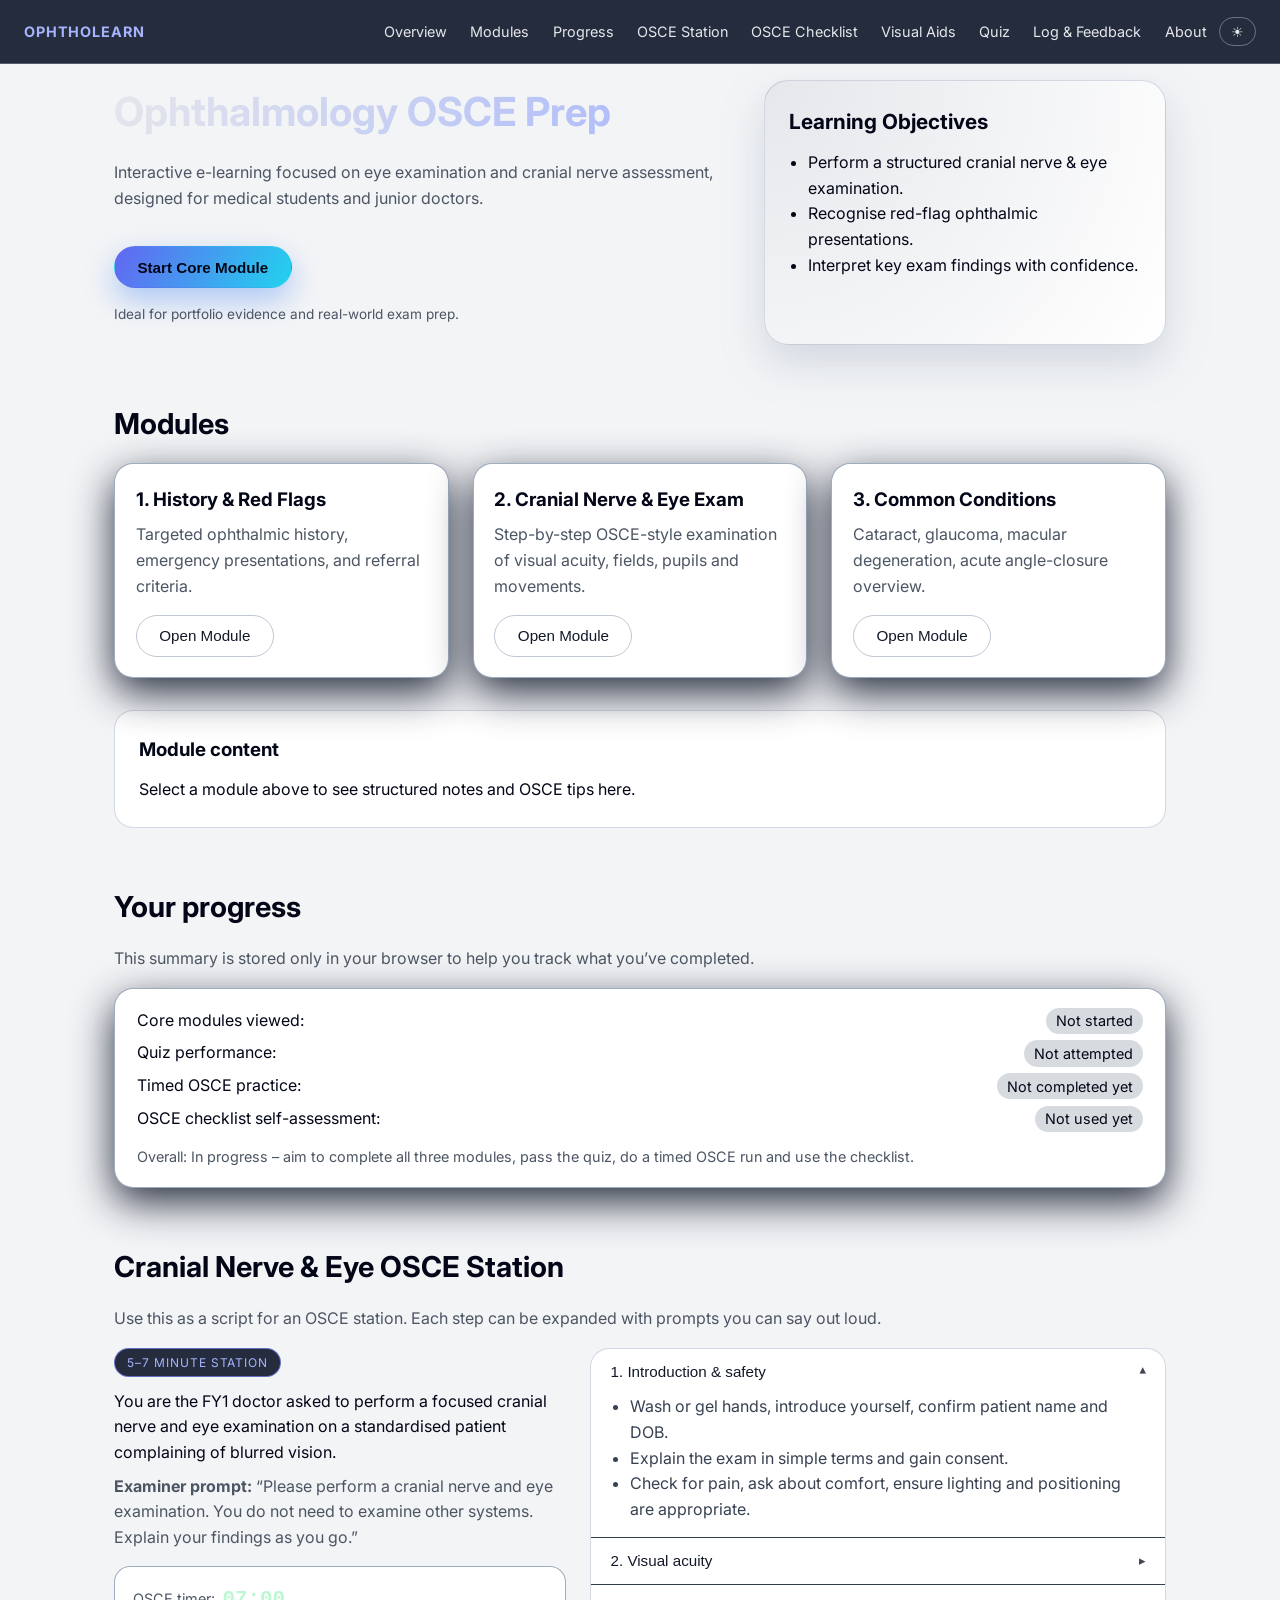
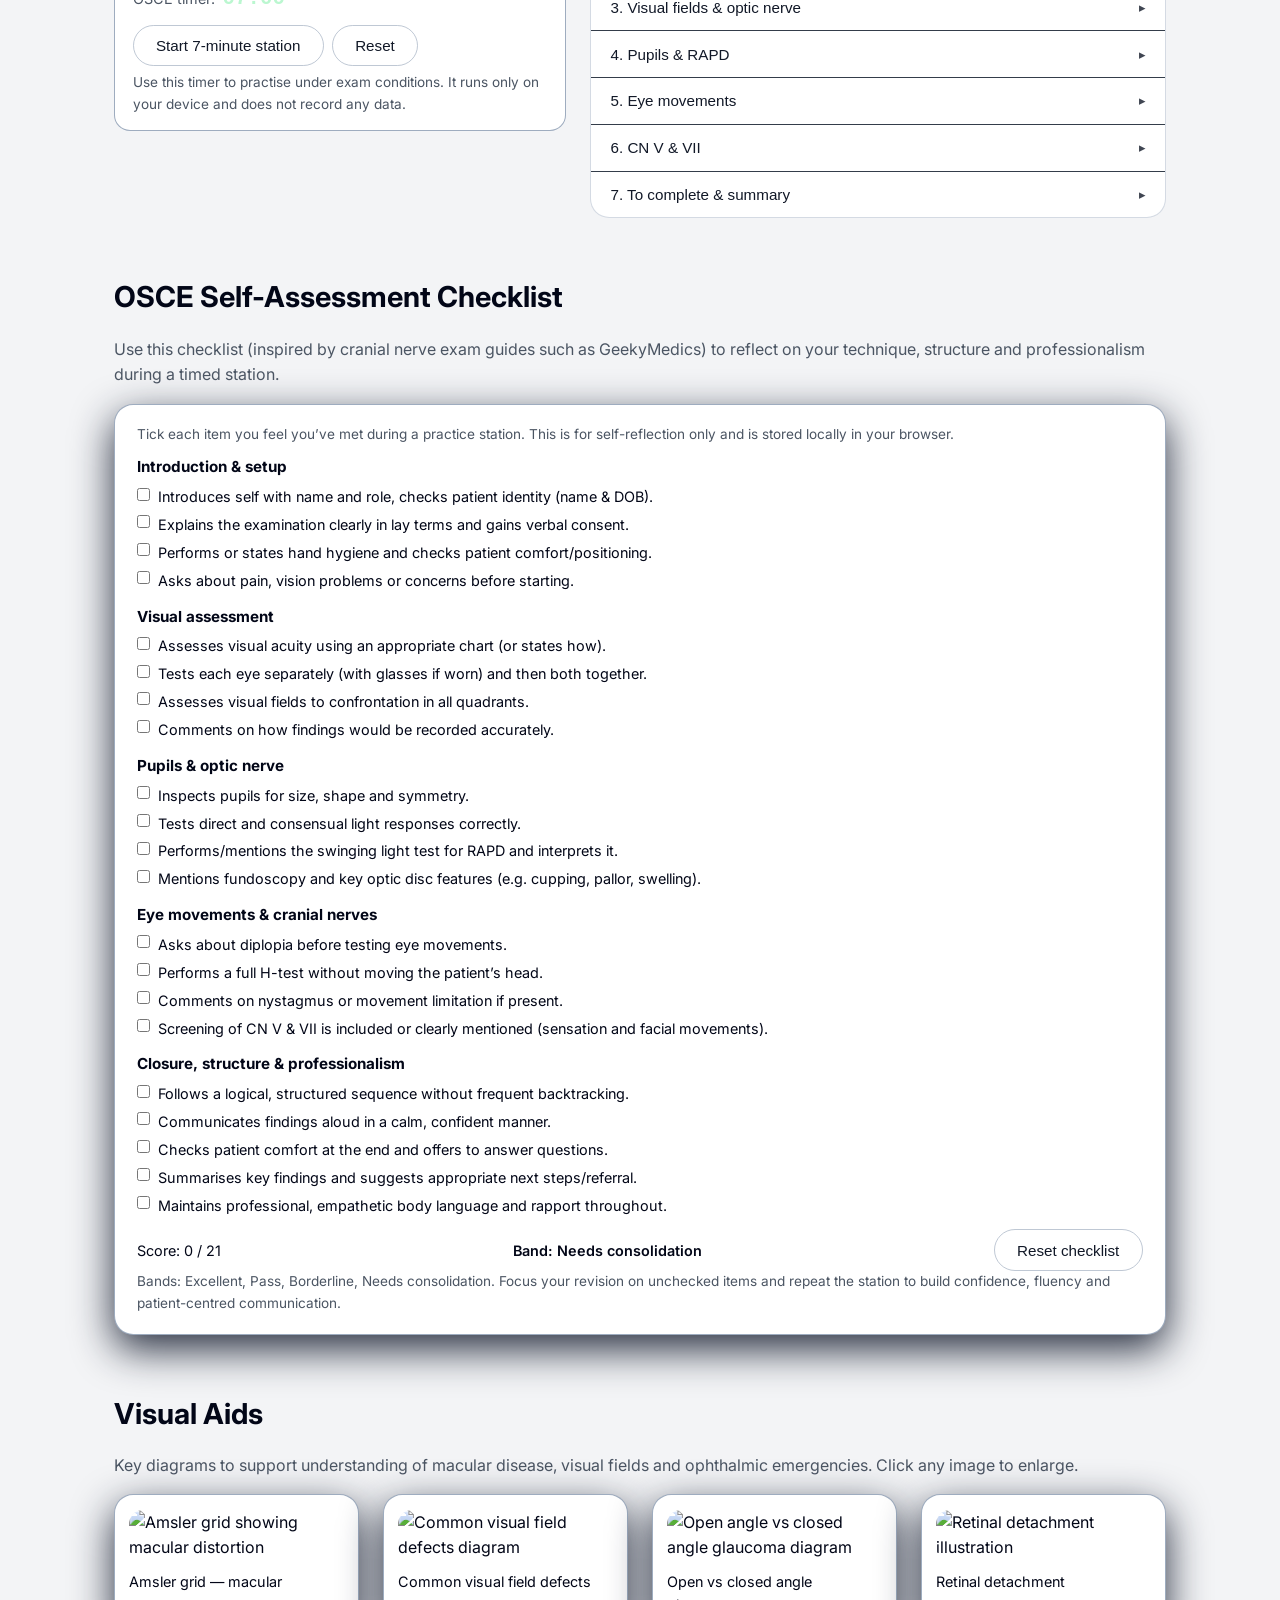
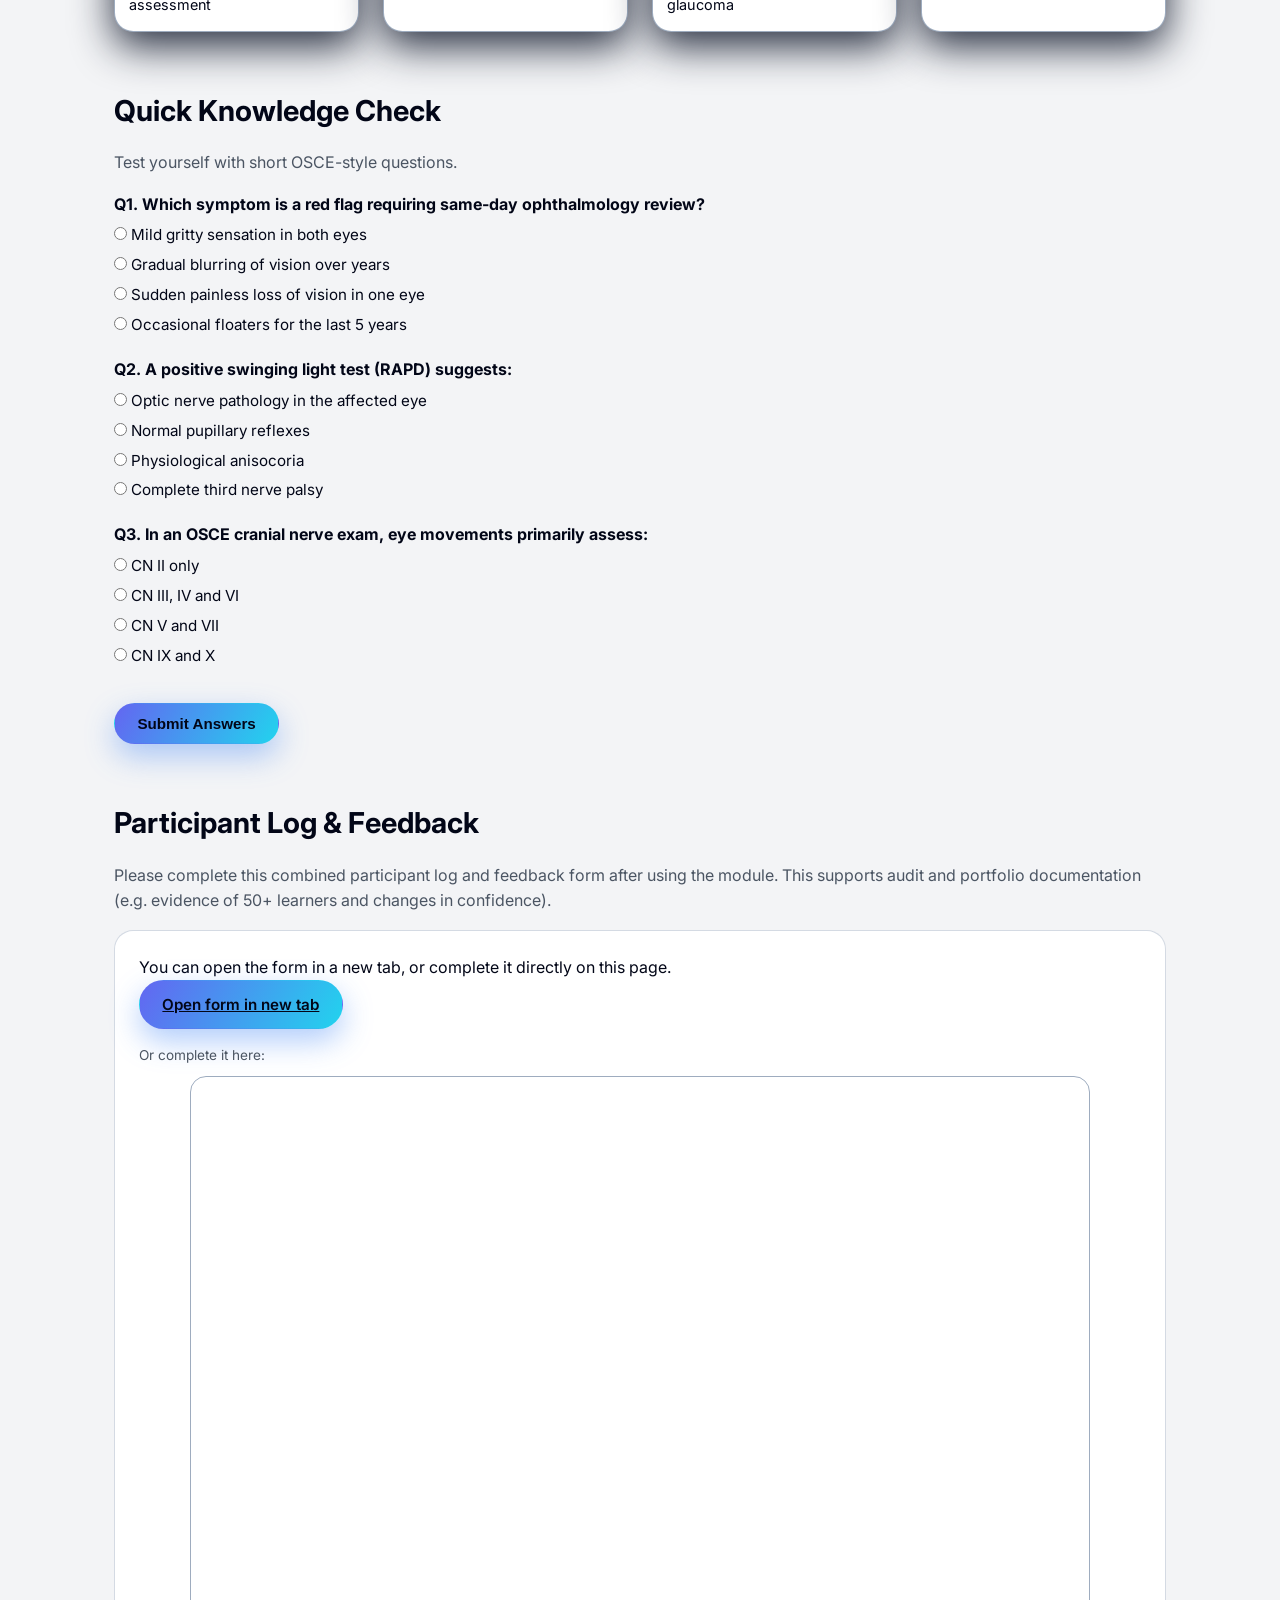
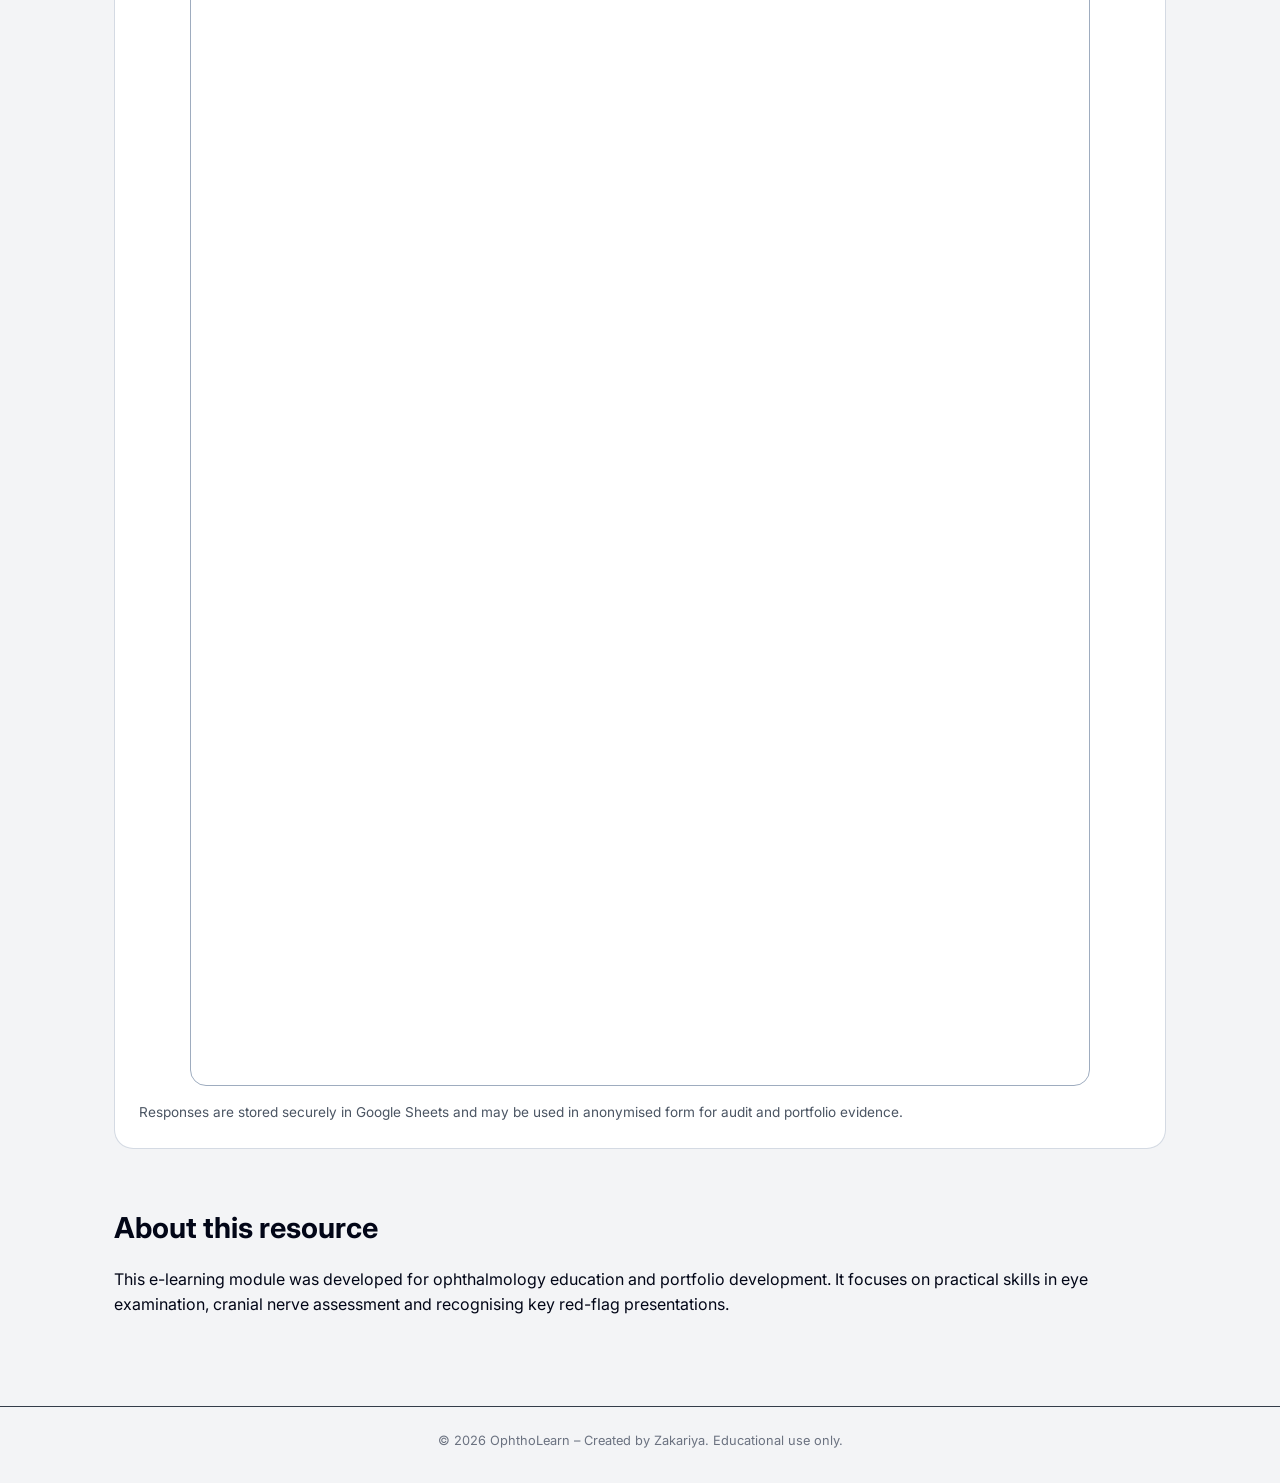
==== index.html @ 9100fe61 "Add project files" ====
<!DOCTYPE html>
<html lang="en">
<head>
  <meta charset="UTF-8" />
  <meta name="viewport" content="width=device-width, initial-scale=1.0" />
  <title>Ophthalmology e-Learning</title>
  <link rel="stylesheet" href="style.css" />

  <!-- Google Font -->
  <link rel="preconnect" href="https://fonts.googleapis.com">
  <link rel="preconnect" href="https://fonts.gstatic.com" crossorigin>
  <link href="https://fonts.googleapis.com/css2?family=Inter:wght@300;400;600;700&display=swap" rel="stylesheet">
</head>

<body>
  <!-- NAVIGATION -->
  <header class="top-nav">
    <div class="logo">OphthoLearn</div>
    <div class="nav-right">
      <nav>
        <a href="#overview">Overview</a>
        <a href="#modules">Modules</a>
        <a href="#progress">Progress</a>
        <a href="#osce">OSCE Station</a>
        <a href="#osce-checklist">OSCE Checklist</a>
        <a href="#visuals">Visual Aids</a>
        <a href="#quiz">Quiz</a>
        <a href="#participants">Log & Feedback</a>
        <a href="#about">About</a>
      </nav>
      <button id="themeToggle" class="theme-toggle" aria-label="Toggle light/dark mode">
        🌙
      </button>
    </div>
  </header>

  <main>

    <!-- HERO / OVERVIEW -->
    <section class="hero" id="overview">
      <div class="hero-text">
        <h1>Ophthalmology OSCE Prep</h1>
        <p>
          Interactive e-learning focused on eye examination and cranial nerve assessment,
          designed for medical students and junior doctors.
        </p>
        <button class="primary-btn" id="startModuleBtn">Start Core Module</button>
        <p class="small-note">Ideal for portfolio evidence and real-world exam prep.</p>
      </div>

      <div class="hero-card">
        <h2>Learning Objectives</h2>
        <ul>
          <li>Perform a structured cranial nerve &amp; eye examination.</li>
          <li>Recognise red-flag ophthalmic presentations.</li>
          <li>Interpret key exam findings with confidence.</li>
        </ul>
      </div>
    </section>

    <!-- MODULES -->
    <section class="section" id="modules">
      <h2>Modules</h2>

      <div class="card-grid">
        <article class="card">
          <h3>1. History &amp; Red Flags</h3>
          <p>Targeted ophthalmic history, emergency presentations, and referral criteria.</p>
          <button class="outline-btn" data-module="history">Open Module</button>
        </article>

        <article class="card">
          <h3>2. Cranial Nerve &amp; Eye Exam</h3>
          <p>Step-by-step OSCE-style examination of visual acuity, fields, pupils and movements.</p>
          <button class="outline-btn" data-module="exam">Open Module</button>
        </article>

        <article class="card">
          <h3>3. Common Conditions</h3>
          <p>Cataract, glaucoma, macular degeneration, acute angle-closure overview.</p>
          <button class="outline-btn" data-module="conditions">Open Module</button>
        </article>
      </div>

      <!-- Module display area -->
      <div class="module-viewer">
        <h3 id="moduleTitle">Module content</h3>
        <div id="moduleContent">
          <p>Select a module above to see structured notes and OSCE tips here.</p>
        </div>
      </div>
    </section>

    <!-- PROGRESS OVERVIEW -->
    <section class="section" id="progress">
      <h2>Your progress</h2>
      <p class="section-intro">
        This summary is stored only in your browser to help you track what you’ve completed.
      </p>

      <div class="progress-card">
        <ul>
          <li class="progress-item">
            <span class="progress-label">Core modules viewed:</span>
            <span id="progressModulesText" class="progress-status">Not started</span>
          </li>
          <li class="progress-item">
            <span class="progress-label">Quiz performance:</span>
            <span id="progressQuizText" class="progress-status">Not attempted</span>
          </li>
          <li class="progress-item">
            <span class="progress-label">Timed OSCE practice:</span>
            <span id="progressOsceText" class="progress-status">Not completed yet</span>
          </li>
          <li class="progress-item">
            <span class="progress-label">OSCE checklist self-assessment:</span>
            <span id="progressChecklistText" class="progress-status">Not used yet</span>
          </li>
        </ul>
        <p id="progressOverallText" class="progress-overall">
          Overall: In progress – aim to complete all three modules, pass the quiz and use the timed OSCE + checklist.
        </p>
      </div>
    </section>

    <!-- OSCE STATION SECTION -->
    <section class="section" id="osce">
      <h2>Cranial Nerve &amp; Eye OSCE Station</h2>
      <p class="section-intro">
        Use this as a script for an OSCE station. Each step can be expanded with prompts you can say out loud.
      </p>

      <div class="osce-layout">
        <div>
          <span class="badge">5–7 minute station</span>
          <p style="margin-top: 0.75rem;">
            You are the FY1 doctor asked to perform a focused cranial nerve and eye examination on a standardised patient
            complaining of blurred vision.
          </p>

          <p style="color: var(--text-muted); margin-top:0.5rem;">
            <strong>Examiner prompt:</strong> “Please perform a cranial nerve and eye examination. You do not need to examine other systems. Explain your findings as you go.”
          </p>

          <!-- Timed OSCE controls -->
          <div class="osce-controls">
            <div class="osce-timer">
              <span class="osce-timer-label">OSCE timer:</span>
              <span id="osceTimerDisplay">07:00</span>
            </div>
            <div class="osce-timer-buttons">
              <button class="outline-btn" id="startOsceTimerBtn">Start 7-minute station</button>
              <button class="outline-btn" id="resetOsceTimerBtn">Reset</button>
            </div>
            <p class="small-note osce-timer-note">
              Use this timer to practise under exam conditions. It runs only on your device and does not record any data.
            </p>
          </div>
        </div>

        <!-- Accordion -->
        <div class="accordion">

          <div class="accordion-item open">
            <button class="accordion-header">
              1. Introduction &amp; safety <span class="accordion-icon">▾</span>
            </button>
            <div class="accordion-body">
              <ul>
                <li>Wash or gel hands, introduce yourself, confirm patient name and DOB.</li>
                <li>Explain the exam in simple terms and gain consent.</li>
                <li>Check for pain, ask about comfort, ensure lighting and positioning are appropriate.</li>
              </ul>
            </div>
          </div>

          <div class="accordion-item">
            <button class="accordion-header">
              2. Visual acuity <span class="accordion-icon">▸</span>
            </button>
            <div class="accordion-body">
              <ul>
                <li>Snellen chart at 6m (or 3m) with glasses if worn.</li>
                <li>Test each eye separately, then both together.</li>
                <li>State how you would record the findings correctly.</li>
              </ul>
            </div>
          </div>

          <div class="accordion-item">
            <button class="accordion-header">
              3. Visual fields &amp; optic nerve <span class="accordion-icon">▸</span>
            </button>
            <div class="accordion-body">
              <ul>
                <li>Confrontation testing in all quadrants.</li>
                <li>Ask if any areas of vision appear “missing” or “blurred”.</li>
                <li>Mention fundoscopy and key optic disc findings.</li>
              </ul>
            </div>
          </div>

          <div class="accordion-item">
            <button class="accordion-header">
              4. Pupils &amp; RAPD <span class="accordion-icon">▸</span>
            </button>
            <div class="accordion-body">
              <ul>
                <li>Inspect pupil size, shape and equality.</li>
                <li>Test direct and consensual light reflexes.</li>
                <li>Perform swinging light test for RAPD and interpret.</li>
              </ul>
            </div>
          </div>

          <div class="accordion-item">
            <button class="accordion-header">
              5. Eye movements <span class="accordion-icon">▸</span>
            </button>
            <div class="accordion-body">
              <ul>
                <li>Ask about diplopia before starting.</li>
                <li>Perform H-test, ensuring head remains still.</li>
                <li>Comment on nystagmus and any movement limitation.</li>
              </ul>
            </div>
          </div>

          <div class="accordion-item">
            <button class="accordion-header">
              6. CN V &amp; VII <span class="accordion-icon">▸</span>
            </button>
            <div class="accordion-body">
              <ul>
                <li>Light touch sensation over V1, V2, V3 (if time allows).</li>
                <li>Test facial movements: eyebrows, eye closure, cheek puff, smile.</li>
                <li>Mention corneal reflex and its afferent/efferent limbs.</li>
              </ul>
            </div>
          </div>

          <div class="accordion-item">
            <button class="accordion-header">
              7. To complete &amp; summary <span class="accordion-icon">▸</span>
            </button>
            <div class="accordion-body">
              <ul>
                <li>State additional tests: fundoscopy, IOP measurement, colour vision.</li>
                <li>Summarise key findings clearly and concisely.</li>
                <li>Suggest likely diagnoses and appropriate next steps/referrals.</li>
              </ul>
            </div>
          </div>

        </div>
      </div>
    </section>

    <!-- OSCE SCORING CHECKLIST -->
    <section class="section" id="osce-checklist">
      <h2>OSCE Self-Assessment Checklist</h2>
      <p class="section-intro">
        Use this checklist (inspired by cranial nerve exam guides such as GeekyMedics) to reflect on your technique,
        structure and professionalism during a timed station.
      </p>

      <div class="osce-checklist-card">
        <p class="small-note" style="margin-bottom: 0.6rem;">
          Tick each item you feel you’ve met during a practice station. This is for self-reflection only and is stored
          locally in your browser.
        </p>

        <div id="osceChecklistContainer"></div>

        <div class="osce-checklist-footer">
          <p id="osceChecklistScore">Score: 0 / 0</p>
          <p id="osceChecklistBand">Band: –</p>
          <button class="outline-btn" id="resetChecklistBtn">Reset checklist</button>
        </div>

        <p class="small-note">
          Bands: Excellent, Pass, Borderline, Needs consolidation. Focus your revision on unchecked items and repeat the
          station to build confidence, fluency and patient-centred communication.
        </p>
      </div>
    </section>

    <!-- VISUAL AIDS -->
    <section class="section" id="visuals">
      <h2>Visual Aids</h2>
      <p class="section-intro">
        Key diagrams to support understanding of macular disease, visual fields and ophthalmic emergencies.
        Click any image to enlarge.
      </p>

      <div class="image-grid">

        <figure class="image-card">
          <img
            src="images/amsler-grid.png"
            alt="Amsler grid showing macular distortion"
            data-caption="Amsler grid — used to detect macular distortion. Ask the patient to focus on the centre dot and report any bending or missing lines."
          />
          <figcaption>Amsler grid — macular assessment</figcaption>
        </figure>

        <figure class="image-card">
          <img
            src="images/visual-field-defects.png"
            alt="Common visual field defects diagram"
            data-caption="Visual field defects — includes central scotoma, monocular blindness, bitemporal hemianopia (chiasmal), homonymous hemianopia and quadrantanopia."
          />
          <figcaption>Common visual field defects</figcaption>
        </figure>

        <figure class="image-card">
          <img
            src="images/angle-closure.png"
            alt="Open angle vs closed angle glaucoma diagram"
            data-caption="Open vs closed angle glaucoma — closed angle shows blocked drainage of aqueous humour at the trabecular meshwork → sudden rise in IOP."
          />
          <figcaption>Open vs closed angle glaucoma</figcaption>
        </figure>

        <figure class="image-card">
          <img
            src="images/retinal-detachment.png"
            alt="Retinal detachment illustration"
            data-caption="Retinal detachment — separation of neurosensory retina from RPE. Symptoms: flashes, floaters, curtain over vision."
          />
          <figcaption>Retinal detachment</figcaption>
        </figure>

      </div>
    </section>

    <!-- QUIZ -->
    <section class="section" id="quiz">
      <h2>Quick Knowledge Check</h2>
      <p class="section-intro">
        Test yourself with short OSCE-style questions.
      </p>

      <div id="quizContainer"></div>
      <button class="primary-btn" id="submitQuizBtn">Submit Answers</button>
      <p id="quizResult"></p>
    </section>

    <!-- PARTICIPANT LOG & FEEDBACK -->
    <section class="section" id="participants">
      <h2>Participant Log &amp; Feedback</h2>
      <p class="section-intro">
        Please complete this combined participant log and feedback form after using the module.
        This supports audit and portfolio documentation (e.g. evidence of 50+ learners and changes in confidence).
      </p>

      <div class="form-card">
        <p>You can open the form in a new tab, or complete it directly on this page.</p>

        <a
          href="https://forms.gle/sQa4zhbSdjZ2YC4j9"
          target="_blank"
          rel="noopener noreferrer"
          class="primary-btn form-btn"
        >
          Open form in new tab
        </a>

        <p class="embedded-note">Or complete it here:</p>

        <div class="form-frame-wrapper">
          <iframe
            class="form-frame"
            src="https://docs.google.com/forms/d/e/1FAIpQLSfXF1poaHyIWAUbnvlGwaDmw9WWCJ6cnBUVIfu4IHGUZYUxfQ/viewform?embedded=true"
            frameborder="0"
            marginheight="0"
            marginwidth="0"
          >
            Loading…
          </iframe>
        </div>

        <p class="small-note">
          Responses are stored securely in Google Sheets and may be used in anonymised form for audit and portfolio evidence.
        </p>
      </div>
    </section>

    <!-- ABOUT -->
    <section class="section" id="about">
      <h2>About this resource</h2>
      <p>
        This e-learning module was developed for ophthalmology education and portfolio development.
        It focuses on practical skills in eye examination, cranial nerve assessment and recognising key red-flag presentations.
      </p>
    </section>

  </main>

  <footer class="footer">
    <p>&copy; <span id="year"></span> OphthoLearn – Created by Zakariya. Educational use only.</p>
  </footer>

  <!-- LIGHTBOX OVERLAY -->
  <div id="lightbox" class="lightbox">
    <div class="lightbox-inner">
      <button class="lightbox-close" aria-label="Close image">&times;</button>
      <img id="lightboxImage" src="" alt="" />
      <p id="lightboxCaption"></p>
    </div>
  </div>

  <script src="script.js"></script>
</body>
</html>
---- style.css ----
/* CSS variables for theming */
:root {
  --bg: #050712;
  --text-main: #f5f5f7;
  --text-muted: #9ca3af;
  --surface: #020617;
  --surface-alt: #1d2337;
  --border-subtle: rgba(148, 163, 184, 0.25);
  --border-strong: rgba(55, 65, 81, 0.9);
  --accent: #6366f1;
  --accent-soft: #818cf8;
  --accent2: #22d3ee;
  --shadow-strong: 0 24px 60px rgba(15, 23, 42, 0.9);
}

/* Light theme overrides */
body[data-theme="light"] {
  --bg: #f3f4f6;
  --text-main: #020617;
  --text-muted: #4b5563;
  --surface: #ffffff;
  --surface-alt: #e5e7eb;
  --border-subtle: rgba(148, 163, 184, 0.4);
  --border-strong: rgba(148, 163, 184, 0.9);
  --shadow-strong: 0 18px 40px rgba(148, 163, 184, 0.35);
}

/* Smooth scroll for nav links */
html {
  scroll-behavior: smooth;
}

/* Global styles */
* {
  box-sizing: border-box;
  margin: 0;
  padding: 0;
}

body {
  font-family: 'Inter', system-ui, -apple-system, BlinkMacSystemFont, sans-serif;
  background: var(--bg);
  color: var(--text-main);
  line-height: 1.6;
  transition: background-color 0.3s ease, color 0.3s ease;
}

/* Layout */
main {
  max-width: 1100px;
  margin: 80px auto 40px;
  padding: 0 1.5rem 3rem;
}

/* Top navigation */
.top-nav {
  position: fixed;
  top: 0;
  left: 0;
  right: 0;
  height: 64px;
  background: rgba(3, 7, 18, 0.9);
  backdrop-filter: blur(12px);
  border-bottom: 1px solid var(--border-subtle);
  display: flex;
  align-items: center;
  justify-content: space-between;
  padding: 0 1.5rem;
  z-index: 10;
}

body[data-theme="light"] .top-nav {
  background: rgba(15, 23, 42, 0.9);
}

.logo {
  font-weight: 700;
  letter-spacing: 0.06em;
  text-transform: uppercase;
  font-size: 0.9rem;
  color: #a5b4fc;
}

.nav-right {
  display: flex;
  align-items: center;
  gap: 0.75rem;
}

.top-nav nav a {
  margin-left: 1.2rem;
  font-size: 0.9rem;
  color: #e5e7eb;
  text-decoration: none;
  position: relative;
}

.top-nav nav a::after {
  content: "";
  position: absolute;
  left: 0;
  bottom: -4px;
  width: 0;
  height: 2px;
  background: linear-gradient(90deg, var(--accent-soft), var(--accent2));
  transition: width 0.2s ease-out;
}

.top-nav nav a:hover::after {
  width: 100%;
}

/* Theme toggle */
.theme-toggle {
  border-radius: 999px;
  border: 1px solid rgba(148, 163, 184, 0.6);
  background: transparent;
  color: #e5e7eb;
  padding: 0.35rem 0.7rem;
  font-size: 0.85rem;
  cursor: pointer;
  display: inline-flex;
  align-items: center;
  justify-content: center;
  transition: background-color 0.2s ease, transform 0.05s ease;
}

.theme-toggle:hover {
  background: rgba(30, 64, 175, 0.5);
}

.theme-toggle:active {
  transform: scale(0.96);
}

/* Hero section */
.hero {
  margin-top: 1.5rem;
  display: grid;
  grid-template-columns: minmax(0, 2fr) minmax(0, 1.3fr);
  gap: 2rem;
  align-items: stretch;
}

.hero-text h1 {
  font-size: 2.5rem;
  margin-bottom: 1rem;
  background: linear-gradient(120deg, #e5e7eb, #a5b4fc);
  -webkit-background-clip: text;
  color: transparent;
}

.hero-text p {
  color: #cbd5f5;
  margin-bottom: 1.2rem;
}

body[data-theme="light"] .hero-text p {
  color: #4b5563;
}

/* spacing around hero button */
.hero-text .primary-btn {
  margin-top: 1rem;
  margin-bottom: 1rem;
}

.small-note {
  font-size: 0.85rem;
  color: var(--text-muted);
}

.hero-card {
  background: radial-gradient(circle at top left, var(--surface-alt), var(--surface));
  border-radius: 1.5rem;
  padding: 1.5rem;
  border: 1px solid var(--border-subtle);
  box-shadow: var(--shadow-strong);
  transition: background-color 0.3s ease, border-color 0.3s ease, box-shadow 0.3s ease;
}

.hero-card h2 {
  font-size: 1.3rem;
  margin-bottom: 0.75rem;
}

.hero-card ul {
  list-style: disc;
  padding-left: 1.2rem;
  color: var(--text-main);
}

/* Buttons */
.primary-btn,
.outline-btn {
  border-radius: 999px;
  padding: 0.7rem 1.4rem;
  font-size: 0.95rem;
  border: 1px solid transparent;
  cursor: pointer;
  transition: transform 0.05s ease-out, box-shadow 0.1s ease-out, background 0.2s, border-color 0.2s, color 0.2s;
}

.primary-btn {
  background: linear-gradient(120deg, var(--accent), var(--accent2));
  color: #020617;
  font-weight: 600;
  box-shadow: 0 12px 30px rgba(59, 130, 246, 0.4);
}

.primary-btn:hover {
  transform: translateY(-1px);
  box-shadow: 0 16px 40px rgba(59, 130, 246, 0.55);
}

.primary-btn:active,
.outline-btn:active {
  transform: scale(0.97);
}

.outline-btn {
  background: transparent;
  color: #e5e7eb;
  border-color: rgba(148, 163, 184, 0.6);
}

body[data-theme="light"] .outline-btn {
  color: #111827;
}

.outline-btn:hover {
  background: rgba(30, 64, 175, 0.35);
}

/* Generic sections */
.section {
  margin-top: 3.5rem;
}

.section h2 {
  font-size: 1.8rem;
  margin-bottom: 1rem;
}

.section-intro {
  color: var(--text-muted);
  margin-bottom: 1rem;
}

/* Cards grid */
.card-grid {
  display: grid;
  grid-template-columns: repeat(auto-fit, minmax(230px, 1fr));
  gap: 1.5rem;
  margin-bottom: 2rem;
}

.card {
  background: var(--surface);
  border-radius: 1.2rem;
  padding: 1.3rem;
  border: 1px solid var(--border-strong);
  box-shadow: 0 14px 40px rgba(15, 23, 42, 0.9);
  transition: box-shadow 0.2s ease, transform 0.1s ease, background-color 0.3s ease, border-color 0.3s ease;
}

.card h3 {
  margin-bottom: 0.5rem;
}

.card p {
  color: var(--text-muted);
  margin-bottom: 1rem;
}

/* Glow hover effect */
.card:hover {
  transform: translateY(-2px);
  box-shadow: 0 20px 45px rgba(59, 130, 246, 0.4);
  border-color: rgba(129, 140, 248, 0.9);
}

/* Module viewer */
.module-viewer {
  background: var(--surface);
  border-radius: 1.2rem;
  border: 1px solid rgba(148, 163, 184, 0.4);
  padding: 1.5rem;
  transition: background-color 0.3s ease, border-color 0.3s ease;
}

.module-viewer h3 {
  margin-bottom: 0.75rem;
}

/* PROGRESS CARD */
.progress-card {
  background: var(--surface);
  border-radius: 1.2rem;
  border: 1px solid var(--border-strong);
  padding: 1.2rem 1.4rem;
  box-shadow: 0 14px 40px rgba(15, 23, 42, 0.9);
  transition: background-color 0.3s ease, border-color 0.3s ease, box-shadow 0.3s ease;
}

.progress-card ul {
  list-style: none;
  margin-bottom: 0.8rem;
}

.progress-item {
  display: flex;
  flex-wrap: wrap;
  justify-content: space-between;
  gap: 0.4rem;
  margin-bottom: 0.4rem;
}

.progress-label {
  color: var(--text-main);
}

.progress-status {
  font-size: 0.9rem;
  padding: 0.1rem 0.6rem;
  border-radius: 999px;
  background: rgba(31, 41, 55, 0.9);
}

body[data-theme="light"] .progress-status {
  background: rgba(209, 213, 219, 0.85);
}

.progress-status.complete {
  background: rgba(22, 163, 74, 0.18);
  border: 1px solid rgba(22, 163, 74, 0.7);
  color: #bbf7d0;
}

.progress-status.partial {
  background: rgba(234, 179, 8, 0.12);
  border: 1px solid rgba(234, 179, 8, 0.7);
  color: #fef9c3;
}

.progress-overall {
  font-size: 0.9rem;
  color: var(--text-muted);
}

/* OSCE Layout */
.osce-layout {
  display: grid;
  grid-template-columns: minmax(0, 1.1fr) minmax(0, 1.4fr);
  gap: 1.5rem;
  align-items: flex-start;
  margin-top: 1rem;
}

.badge {
  display: inline-block;
  padding: 0.25rem 0.75rem;
  border-radius: 999px;
  border: 1px solid rgba(129, 140, 248, 0.7);
  font-size: 0.75rem;
  text-transform: uppercase;
  letter-spacing: 0.08em;
  color: #a5b4fc;
  background: rgba(15, 23, 42, 0.9);
}

/* OSCE timer controls */
.osce-controls {
  margin-top: 1rem;
  background: var(--surface);
  border-radius: 1rem;
  border: 1px solid var(--border-strong);
  padding: 0.9rem 1.1rem;
  transition: background-color 0.3s ease, border-color 0.3s ease;
}

.osce-timer {
  display: flex;
  align-items: baseline;
  gap: 0.5rem;
  margin-bottom: 0.6rem;
}

.osce-timer-label {
  font-size: 0.9rem;
  color: var(--text-muted);
}

#osceTimerDisplay {
  font-family: ui-monospace, SFMono-Regular, Menlo, Monaco, Consolas, "Liberation Mono", "Courier New", monospace;
  font-size: 1.3rem;
  font-weight: 600;
  color: #bbf7d0;
}

.osce-timer-buttons {
  display: flex;
  flex-wrap: wrap;
  gap: 0.5rem;
  margin-bottom: 0.4rem;
}

.osce-timer-note {
  margin-top: 0.2rem;
}

/* Accordion */
.accordion {
  background: var(--surface);
  border-radius: 1.2rem;
  border: 1px solid rgba(148, 163, 184, 0.4);
  overflow: hidden;
  transition: background-color 0.3s ease, border-color 0.3s ease;
}

.accordion-item + .accordion-item {
  border-top: 1px solid rgba(31, 41, 55, 0.9);
}

.accordion-header {
  width: 100%;
  text-align: left;
  padding: 0.9rem 1.2rem;
  background: transparent;
  border: none;
  color: #e5e7eb;
  font-size: 0.95rem;
  display: flex;
  justify-content: space-between;
  align-items: center;
  cursor: pointer;
}

body[data-theme="light"] .accordion-header {
  color: #111827;
}

.accordion-header:hover {
  background: rgba(15, 23, 42, 0.9);
}

body[data-theme="light"] .accordion-header:hover {
  background: rgba(209, 213, 219, 0.8);
}

.accordion-icon {
  font-size: 0.8rem;
  opacity: 0.8;
}

.accordion-body {
  max-height: 0;
  overflow: hidden;
  padding: 0 1.2rem;
  background: var(--surface);
  transition: max-height 0.25s ease-out, padding-bottom 0.25s ease-out, background-color 0.3s ease;
}

.accordion-body ul {
  list-style: disc;
  padding-left: 1.2rem;
  color: #cbd5f5;
}

body[data-theme="light"] .accordion-body ul {
  color: #374151;
}

.accordion-item.open .accordion-body {
  max-height: 300px;
  padding-bottom: 0.9rem;
}

.accordion-item.open .accordion-icon {
  transform: rotate(180deg);
}

/* OSCE CHECKLIST */
.osce-checklist-card {
  background: var(--surface);
  border-radius: 1.2rem;
  border: 1px solid var(--border-strong);
  padding: 1.2rem 1.4rem;
  box-shadow: 0 14px 40px rgba(15, 23, 42, 0.9);
  transition: background-color 0.3s ease, border-color 0.3s ease, box-shadow 0.3s ease;
}

.osce-checklist-group {
  margin-bottom: 0.8rem;
}

.osce-checklist-group h3 {
  font-size: 0.95rem;
  margin-bottom: 0.35rem;
}

.osce-checklist-group ul {
  list-style: none;
}

.osce-checklist-item {
  display: flex;
  align-items: flex-start;
  gap: 0.45rem;
  margin-bottom: 0.3rem;
  font-size: 0.9rem;
}

.osce-checklist-item input[type="checkbox"] {
  margin-top: 0.15rem;
}

.osce-checklist-footer {
  margin-top: 0.8rem;
  display: flex;
  flex-wrap: wrap;
  gap: 0.6rem 1.2rem;
  align-items: center;
  justify-content: space-between;
  font-size: 0.9rem;
}

#osceChecklistBand {
  font-weight: 600;
}

/* VISUAL AIDS */
.image-grid {
  display: grid;
  grid-template-columns: repeat(auto-fit, minmax(230px, 1fr));
  gap: 1.5rem;
}

.image-card {
  background: var(--surface);
  border-radius: 1.2rem;
  border: 1px solid var(--border-strong);
  padding: 0.9rem;
  box-shadow: 0 14px 40px rgba(15, 23, 42, 0.9);
  transition: background-color 0.3s ease, border-color 0.3s ease, box-shadow 0.3s ease, transform 0.1s ease;
}

.image-card img {
  width: 100%;
  border-radius: 0.9rem;
  cursor: pointer;
  transition: transform 0.15s ease-out, box-shadow 0.15s ease-out;
}

.image-card img:hover {
  transform: translateY(-2px) scale(1.01);
  box-shadow: 0 18px 40px rgba(15, 23, 42, 0.9);
}

.image-card figcaption {
  margin-top: 0.6rem;
  font-size: 0.9rem;
  color: var(--text-main);
}

/* LIGHTBOX */
.lightbox {
  position: fixed;
  inset: 0;
  background: rgba(15, 23, 42, 0.85);
  display: none;
  align-items: center;
  justify-content: center;
  z-index: 50;
}

.lightbox.open {
  display: flex;
}

.lightbox-inner {
  max-width: 900px;
  width: 90%;
  background: var(--surface);
  border-radius: 1.2rem;
  border: 1px solid rgba(148, 163, 184, 0.4);
  padding: 1rem 1.4rem 1.2rem;
  box-shadow: 0 24px 60px rgba(0, 0, 0, 0.8);
  position: relative;
  transition: background-color 0.3s ease, border-color 0.3s ease;
}

.lightbox-inner img {
  width: 100%;
  max-height: 70vh;
  object-fit: contain;
  border-radius: 0.9rem;
  margin-bottom: 0.6rem;
}

.lightbox-close {
  position: absolute;
  top: 0.4rem;
  right: 0.7rem;
  font-size: 1.6rem;
  background: transparent;
  border: none;
  color: #e5e7eb;
  cursor: pointer;
}

.lightbox-close:hover {
  color: #f97373;
}

#lightboxCaption {
  font-size: 0.9rem;
  color: #cbd5f5;
}

/* QUIZ LAYOUT */
.quiz-question {
  margin-bottom: 1.2rem;
}

.quiz-question h4 {
  margin-bottom: 0.4rem;
}

.quiz-options label {
  display: block;
  margin-bottom: 0.35rem;
  font-size: 0.95rem;
}

/* Quiz button spacing */
#submitQuizBtn {
  margin-top: 1rem;
}

/* PARTICIPANT LOG + FEEDBACK */
.form-card {
  background: var(--surface);
  border-radius: 1.2rem;
  border: 1px solid rgba(148, 163, 184, 0.4);
  padding: 1.5rem;
  transition: background-color 0.3s ease, border-color 0.3s ease;
}

.form-btn {
  display: inline-block;
  margin-bottom: 1rem;
}

.embedded-note {
  margin-bottom: 0.6rem;
  font-size: 0.85rem;
  color: var(--text-muted);
}

.form-frame-wrapper {
  width: 100%;
  max-width: 900px;
  margin: 0 auto 1rem;
  border-radius: 1rem;
  overflow: hidden;
  border: 1px solid var(--border-strong);
}

.form-frame {
  width: 100%;
  height: 1600px;
  border: none;
  background: transparent;
}

.small-note {
  font-size: 0.85rem;
  color: var(--text-muted);
}

/* Footer */
.footer {
  text-align: center;
  padding: 1.5rem 0 2rem;
  border-top: 1px solid rgba(31, 41, 55, 0.9);
  font-size: 0.8rem;
  color: #6b7280;
}

/* Responsive */
@media (max-width: 800px) {
  .hero {
    grid-template-columns: 1fr;
  }

  main {
    margin-top: 88px;
  }

  .top-nav nav a {
    margin-left: 0.7rem;
    font-size: 0.8rem;
  }

  .osce-layout {
    grid-template-columns: 1fr;
  }

  .form-frame {
    height: 1800px;
  }

  .lightbox-inner {
    padding: 0.8rem 1rem 1rem;
  }
}
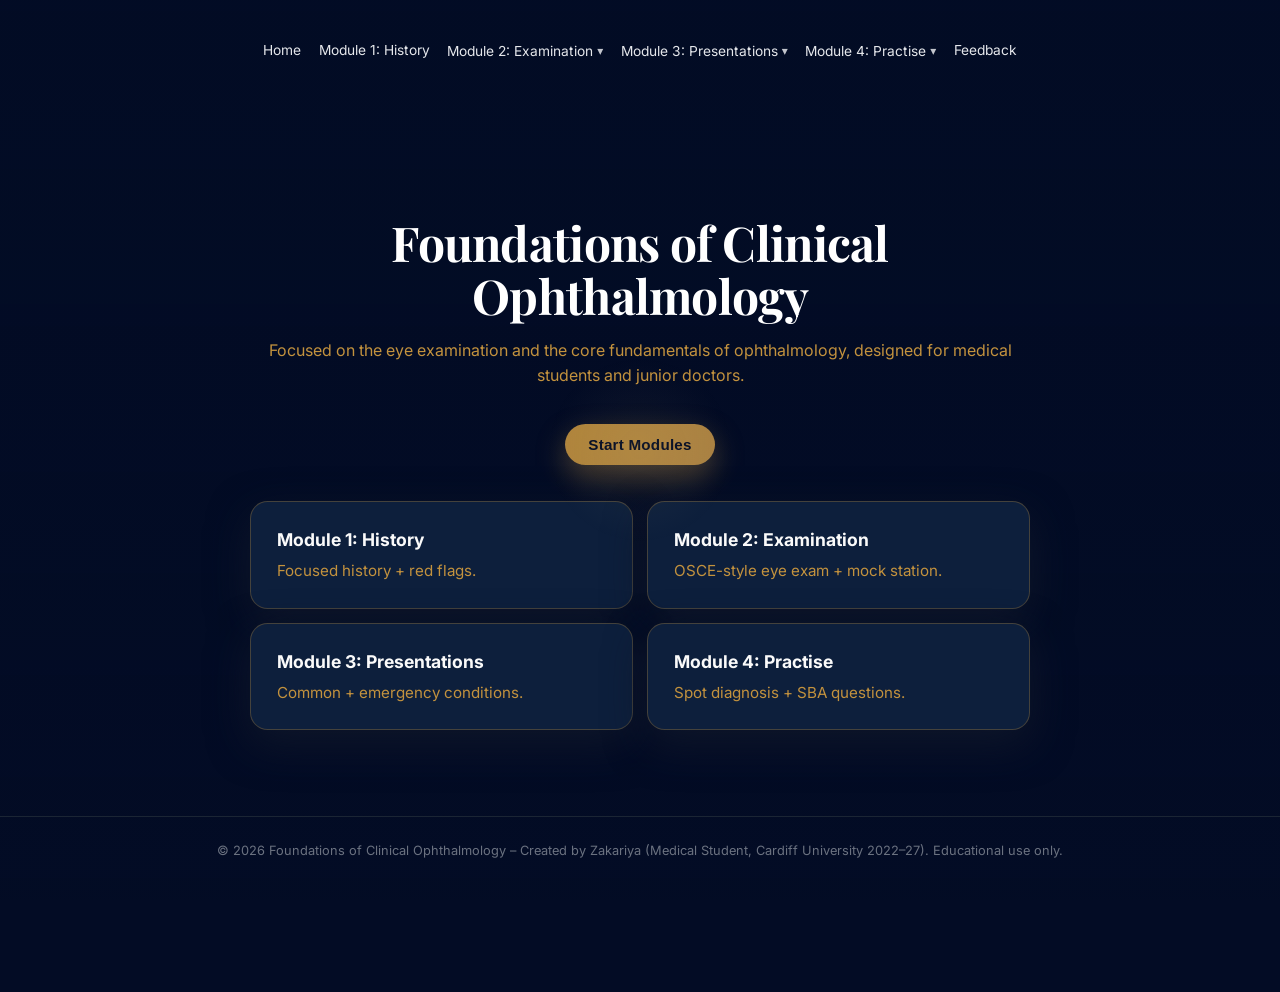
==== commit b59495ae: "Update website" ====
--- a/index.html
+++ b/index.html
@@ -1,415 +1,114 @@
-<!DOCTYPE html>
-<html lang="en">
-<head>
-  <meta charset="UTF-8" />
-  <meta name="viewport" content="width=device-width, initial-scale=1.0" />
-  <title>Ophthalmology e-Learning</title>
-  <link rel="stylesheet" href="style.css" />
-
-  <!-- Google Font -->
-  <link rel="preconnect" href="https://fonts.googleapis.com">
-  <link rel="preconnect" href="https://fonts.gstatic.com" crossorigin>
-  <link href="https://fonts.googleapis.com/css2?family=Inter:wght@300;400;600;700&display=swap" rel="stylesheet">
-</head>
-
-<body>
-  <!-- NAVIGATION -->
-  <header class="top-nav">
-    <div class="logo">OphthoLearn</div>
-    <div class="nav-right">
-      <nav>
-        <a href="#overview">Overview</a>
-        <a href="#modules">Modules</a>
-        <a href="#progress">Progress</a>
-        <a href="#osce">OSCE Station</a>
-        <a href="#osce-checklist">OSCE Checklist</a>
-        <a href="#visuals">Visual Aids</a>
-        <a href="#quiz">Quiz</a>
-        <a href="#participants">Log & Feedback</a>
-        <a href="#about">About</a>
-      </nav>
-      <button id="themeToggle" class="theme-toggle" aria-label="Toggle light/dark mode">
-        🌙
-      </button>
-    </div>
-  </header>
-
-  <main>
-
-    <!-- HERO / OVERVIEW -->
-    <section class="hero" id="overview">
-      <div class="hero-text">
-        <h1>Ophthalmology OSCE Prep</h1>
-        <p>
-          Interactive e-learning focused on eye examination and cranial nerve assessment,
-          designed for medical students and junior doctors.
-        </p>
-        <button class="primary-btn" id="startModuleBtn">Start Core Module</button>
-        <p class="small-note">Ideal for portfolio evidence and real-world exam prep.</p>
-      </div>
-
-      <div class="hero-card">
-        <h2>Learning Objectives</h2>
-        <ul>
-          <li>Perform a structured cranial nerve &amp; eye examination.</li>
-          <li>Recognise red-flag ophthalmic presentations.</li>
-          <li>Interpret key exam findings with confidence.</li>
-        </ul>
-      </div>
-    </section>
-
-    <!-- MODULES -->
-    <section class="section" id="modules">
-      <h2>Modules</h2>
-
-      <div class="card-grid">
-        <article class="card">
-          <h3>1. History &amp; Red Flags</h3>
-          <p>Targeted ophthalmic history, emergency presentations, and referral criteria.</p>
-          <button class="outline-btn" data-module="history">Open Module</button>
-        </article>
-
-        <article class="card">
-          <h3>2. Cranial Nerve &amp; Eye Exam</h3>
-          <p>Step-by-step OSCE-style examination of visual acuity, fields, pupils and movements.</p>
-          <button class="outline-btn" data-module="exam">Open Module</button>
-        </article>
-
-        <article class="card">
-          <h3>3. Common Conditions</h3>
-          <p>Cataract, glaucoma, macular degeneration, acute angle-closure overview.</p>
-          <button class="outline-btn" data-module="conditions">Open Module</button>
-        </article>
-      </div>
-
-      <!-- Module display area -->
-      <div class="module-viewer">
-        <h3 id="moduleTitle">Module content</h3>
-        <div id="moduleContent">
-          <p>Select a module above to see structured notes and OSCE tips here.</p>
-        </div>
-      </div>
-    </section>
-
-    <!-- PROGRESS OVERVIEW -->
-    <section class="section" id="progress">
-      <h2>Your progress</h2>
-      <p class="section-intro">
-        This summary is stored only in your browser to help you track what you’ve completed.
-      </p>
-
-      <div class="progress-card">
-        <ul>
-          <li class="progress-item">
-            <span class="progress-label">Core modules viewed:</span>
-            <span id="progressModulesText" class="progress-status">Not started</span>
-          </li>
-          <li class="progress-item">
-            <span class="progress-label">Quiz performance:</span>
-            <span id="progressQuizText" class="progress-status">Not attempted</span>
-          </li>
-          <li class="progress-item">
-            <span class="progress-label">Timed OSCE practice:</span>
-            <span id="progressOsceText" class="progress-status">Not completed yet</span>
-          </li>
-          <li class="progress-item">
-            <span class="progress-label">OSCE checklist self-assessment:</span>
-            <span id="progressChecklistText" class="progress-status">Not used yet</span>
-          </li>
-        </ul>
-        <p id="progressOverallText" class="progress-overall">
-          Overall: In progress – aim to complete all three modules, pass the quiz and use the timed OSCE + checklist.
-        </p>
-      </div>
-    </section>
-
-    <!-- OSCE STATION SECTION -->
-    <section class="section" id="osce">
-      <h2>Cranial Nerve &amp; Eye OSCE Station</h2>
-      <p class="section-intro">
-        Use this as a script for an OSCE station. Each step can be expanded with prompts you can say out loud.
-      </p>
-
-      <div class="osce-layout">
-        <div>
-          <span class="badge">5–7 minute station</span>
-          <p style="margin-top: 0.75rem;">
-            You are the FY1 doctor asked to perform a focused cranial nerve and eye examination on a standardised patient
-            complaining of blurred vision.
-          </p>
-
-          <p style="color: var(--text-muted); margin-top:0.5rem;">
-            <strong>Examiner prompt:</strong> “Please perform a cranial nerve and eye examination. You do not need to examine other systems. Explain your findings as you go.”
-          </p>
-
-          <!-- Timed OSCE controls -->
-          <div class="osce-controls">
-            <div class="osce-timer">
-              <span class="osce-timer-label">OSCE timer:</span>
-              <span id="osceTimerDisplay">07:00</span>
-            </div>
-            <div class="osce-timer-buttons">
-              <button class="outline-btn" id="startOsceTimerBtn">Start 7-minute station</button>
-              <button class="outline-btn" id="resetOsceTimerBtn">Reset</button>
-            </div>
-            <p class="small-note osce-timer-note">
-              Use this timer to practise under exam conditions. It runs only on your device and does not record any data.
-            </p>
-          </div>
-        </div>
-
-        <!-- Accordion -->
-        <div class="accordion">
-
-          <div class="accordion-item open">
-            <button class="accordion-header">
-              1. Introduction &amp; safety <span class="accordion-icon">▾</span>
-            </button>
-            <div class="accordion-body">
-              <ul>
-                <li>Wash or gel hands, introduce yourself, confirm patient name and DOB.</li>
-                <li>Explain the exam in simple terms and gain consent.</li>
-                <li>Check for pain, ask about comfort, ensure lighting and positioning are appropriate.</li>
-              </ul>
-            </div>
-          </div>
-
-          <div class="accordion-item">
-            <button class="accordion-header">
-              2. Visual acuity <span class="accordion-icon">▸</span>
-            </button>
-            <div class="accordion-body">
-              <ul>
-                <li>Snellen chart at 6m (or 3m) with glasses if worn.</li>
-                <li>Test each eye separately, then both together.</li>
-                <li>State how you would record the findings correctly.</li>
-              </ul>
-            </div>
-          </div>
-
-          <div class="accordion-item">
-            <button class="accordion-header">
-              3. Visual fields &amp; optic nerve <span class="accordion-icon">▸</span>
-            </button>
-            <div class="accordion-body">
-              <ul>
-                <li>Confrontation testing in all quadrants.</li>
-                <li>Ask if any areas of vision appear “missing” or “blurred”.</li>
-                <li>Mention fundoscopy and key optic disc findings.</li>
-              </ul>
-            </div>
-          </div>
-
-          <div class="accordion-item">
-            <button class="accordion-header">
-              4. Pupils &amp; RAPD <span class="accordion-icon">▸</span>
-            </button>
-            <div class="accordion-body">
-              <ul>
-                <li>Inspect pupil size, shape and equality.</li>
-                <li>Test direct and consensual light reflexes.</li>
-                <li>Perform swinging light test for RAPD and interpret.</li>
-              </ul>
-            </div>
-          </div>
-
-          <div class="accordion-item">
-            <button class="accordion-header">
-              5. Eye movements <span class="accordion-icon">▸</span>
-            </button>
-            <div class="accordion-body">
-              <ul>
-                <li>Ask about diplopia before starting.</li>
-                <li>Perform H-test, ensuring head remains still.</li>
-                <li>Comment on nystagmus and any movement limitation.</li>
-              </ul>
-            </div>
-          </div>
-
-          <div class="accordion-item">
-            <button class="accordion-header">
-              6. CN V &amp; VII <span class="accordion-icon">▸</span>
-            </button>
-            <div class="accordion-body">
-              <ul>
-                <li>Light touch sensation over V1, V2, V3 (if time allows).</li>
-                <li>Test facial movements: eyebrows, eye closure, cheek puff, smile.</li>
-                <li>Mention corneal reflex and its afferent/efferent limbs.</li>
-              </ul>
-            </div>
-          </div>
-
-          <div class="accordion-item">
-            <button class="accordion-header">
-              7. To complete &amp; summary <span class="accordion-icon">▸</span>
-            </button>
-            <div class="accordion-body">
-              <ul>
-                <li>State additional tests: fundoscopy, IOP measurement, colour vision.</li>
-                <li>Summarise key findings clearly and concisely.</li>
-                <li>Suggest likely diagnoses and appropriate next steps/referrals.</li>
-              </ul>
-            </div>
-          </div>
-
-        </div>
-      </div>
-    </section>
-
-    <!-- OSCE SCORING CHECKLIST -->
-    <section class="section" id="osce-checklist">
-      <h2>OSCE Self-Assessment Checklist</h2>
-      <p class="section-intro">
-        Use this checklist (inspired by cranial nerve exam guides such as GeekyMedics) to reflect on your technique,
-        structure and professionalism during a timed station.
-      </p>
-
-      <div class="osce-checklist-card">
-        <p class="small-note" style="margin-bottom: 0.6rem;">
-          Tick each item you feel you’ve met during a practice station. This is for self-reflection only and is stored
-          locally in your browser.
-        </p>
-
-        <div id="osceChecklistContainer"></div>
-
-        <div class="osce-checklist-footer">
-          <p id="osceChecklistScore">Score: 0 / 0</p>
-          <p id="osceChecklistBand">Band: –</p>
-          <button class="outline-btn" id="resetChecklistBtn">Reset checklist</button>
-        </div>
-
-        <p class="small-note">
-          Bands: Excellent, Pass, Borderline, Needs consolidation. Focus your revision on unchecked items and repeat the
-          station to build confidence, fluency and patient-centred communication.
-        </p>
-      </div>
-    </section>
-
-    <!-- VISUAL AIDS -->
-    <section class="section" id="visuals">
-      <h2>Visual Aids</h2>
-      <p class="section-intro">
-        Key diagrams to support understanding of macular disease, visual fields and ophthalmic emergencies.
-        Click any image to enlarge.
-      </p>
-
-      <div class="image-grid">
-
-        <figure class="image-card">
-          <img
-            src="images/amsler-grid.png"
-            alt="Amsler grid showing macular distortion"
-            data-caption="Amsler grid — used to detect macular distortion. Ask the patient to focus on the centre dot and report any bending or missing lines."
-          />
-          <figcaption>Amsler grid — macular assessment</figcaption>
-        </figure>
-
-        <figure class="image-card">
-          <img
-            src="images/visual-field-defects.png"
-            alt="Common visual field defects diagram"
-            data-caption="Visual field defects — includes central scotoma, monocular blindness, bitemporal hemianopia (chiasmal), homonymous hemianopia and quadrantanopia."
-          />
-          <figcaption>Common visual field defects</figcaption>
-        </figure>
-
-        <figure class="image-card">
-          <img
-            src="images/angle-closure.png"
-            alt="Open angle vs closed angle glaucoma diagram"
-            data-caption="Open vs closed angle glaucoma — closed angle shows blocked drainage of aqueous humour at the trabecular meshwork → sudden rise in IOP."
-          />
-          <figcaption>Open vs closed angle glaucoma</figcaption>
-        </figure>
-
-        <figure class="image-card">
-          <img
-            src="images/retinal-detachment.png"
-            alt="Retinal detachment illustration"
-            data-caption="Retinal detachment — separation of neurosensory retina from RPE. Symptoms: flashes, floaters, curtain over vision."
-          />
-          <figcaption>Retinal detachment</figcaption>
-        </figure>
-
-      </div>
-    </section>
-
-    <!-- QUIZ -->
-    <section class="section" id="quiz">
-      <h2>Quick Knowledge Check</h2>
-      <p class="section-intro">
-        Test yourself with short OSCE-style questions.
-      </p>
-
-      <div id="quizContainer"></div>
-      <button class="primary-btn" id="submitQuizBtn">Submit Answers</button>
-      <p id="quizResult"></p>
-    </section>
-
-    <!-- PARTICIPANT LOG & FEEDBACK -->
-    <section class="section" id="participants">
-      <h2>Participant Log &amp; Feedback</h2>
-      <p class="section-intro">
-        Please complete this combined participant log and feedback form after using the module.
-        This supports audit and portfolio documentation (e.g. evidence of 50+ learners and changes in confidence).
-      </p>
-
-      <div class="form-card">
-        <p>You can open the form in a new tab, or complete it directly on this page.</p>
-
-        <a
-          href="https://forms.gle/sQa4zhbSdjZ2YC4j9"
-          target="_blank"
-          rel="noopener noreferrer"
-          class="primary-btn form-btn"
-        >
-          Open form in new tab
-        </a>
-
-        <p class="embedded-note">Or complete it here:</p>
-
-        <div class="form-frame-wrapper">
-          <iframe
-            class="form-frame"
-            src="https://docs.google.com/forms/d/e/1FAIpQLSfXF1poaHyIWAUbnvlGwaDmw9WWCJ6cnBUVIfu4IHGUZYUxfQ/viewform?embedded=true"
-            frameborder="0"
-            marginheight="0"
-            marginwidth="0"
-          >
-            Loading…
-          </iframe>
-        </div>
-
-        <p class="small-note">
-          Responses are stored securely in Google Sheets and may be used in anonymised form for audit and portfolio evidence.
-        </p>
-      </div>
-    </section>
-
-    <!-- ABOUT -->
-    <section class="section" id="about">
-      <h2>About this resource</h2>
-      <p>
-        This e-learning module was developed for ophthalmology education and portfolio development.
-        It focuses on practical skills in eye examination, cranial nerve assessment and recognising key red-flag presentations.
-      </p>
-    </section>
-
-  </main>
-
-  <footer class="footer">
-    <p>&copy; <span id="year"></span> OphthoLearn – Created by Zakariya. Educational use only.</p>
-  </footer>
-
-  <!-- LIGHTBOX OVERLAY -->
-  <div id="lightbox" class="lightbox">
-    <div class="lightbox-inner">
-      <button class="lightbox-close" aria-label="Close image">&times;</button>
-      <img id="lightboxImage" src="" alt="" />
-      <p id="lightboxCaption"></p>
-    </div>
-  </div>
-
-  <script src="script.js"></script>
-</body>
-</html>
+<!DOCTYPE html>
+<html lang="en">
+<head>
+  <meta charset="UTF-8" />
+  <meta name="viewport" content="width=device-width, initial-scale=1.0" />
+  <title>Foundations of Clinical Ophthalmology</title>
+  <link rel="stylesheet" href="style.css" />
+
+  <!-- Google Font -->
+  <link rel="preconnect" href="https://fonts.googleapis.com">
+  <link rel="preconnect" href="https://fonts.gstatic.com" crossorigin>
+  <link href="https://fonts.googleapis.com/css2?family=Inter:wght@300;400;600;700&family=Playfair+Display:wght@600;700&display=swap" rel="stylesheet">
+</head>
+
+<body class="home-page">
+  <video class="home-video-bg" autoplay muted loop playsinline preload="metadata" aria-hidden="true">
+    <source src="Abstract_medical_technology_animation_for_202607021752.mp4" type="video/mp4" />
+  </video>
+  <div class="home-video-overlay" aria-hidden="true"></div>
+
+  <!-- NAVIGATION -->
+  <header class="top-nav">
+    <a class="logo" href="index.html">
+      <img src="Images/logo.png" alt="OphthoLearn Logo">
+      <span class="logo-text">The Clinical Foundations of Ophthalmology</span>
+    </a>
+    <nav class="primary-nav" aria-label="Primary">
+      <a class="nav-link" href="index.html">Home</a>
+      <a class="nav-link" href="module1-history.html">Module 1: History</a>
+
+      <div class="nav-item dropdown">
+        <a class="nav-link" href="module2-exam.html">Module 2: Examination <span class="nav-caret">▾</span></a>
+        <div class="dropdown-menu" role="menu">
+          <a class="dropdown-link" href="module2-exam.html">How to conduct an ophthalmology examination</a>
+          <a class="dropdown-link" href="module2-mock.html">Mock station</a>
+          <a class="dropdown-link" href="module2-fundoscopy.html">How to use fundoscopy</a>
+        </div>
+      </div>
+
+      <div class="nav-item dropdown">
+        <a class="nav-link" href="module3-common.html">Module 3: Presentations <span class="nav-caret">▾</span></a>
+        <div class="dropdown-menu" role="menu">
+          <a class="dropdown-link" href="module3-common.html">Common conditions</a>
+          <a class="dropdown-link" href="module3-emergency.html">Emergency conditions</a>
+        </div>
+      </div>
+
+      <div class="nav-item dropdown dropdown-right">
+        <a class="nav-link" href="module4-spot.html">Module 4: Practise <span class="nav-caret">▾</span></a>
+        <div class="dropdown-menu" role="menu">
+          <a class="dropdown-link" href="module4-spot.html">Spot diagnosis</a>
+          <a class="dropdown-link" href="module4-sba.html">SBA questions</a>
+        </div>
+      </div>
+
+      <a class="nav-link" href="feedback.html">Feedback</a>
+    </nav>
+  </header>
+
+  <main>
+
+    <!-- HERO / OVERVIEW -->
+    <section class="hero" id="overview">
+      <div class="hero-text">
+        <h1>Foundations of Clinical Ophthalmology</h1>
+        <p>
+          Focused on the eye examination and the core fundamentals of ophthalmology,
+          designed for medical students and junior doctors.
+        </p>
+        <button class="primary-btn hero-cta" id="startModuleBtn">Start Modules</button>
+
+        <div class="module-tabs" aria-label="Modules">
+          <a class="module-tab" href="module1-history.html">
+            <span class="module-tab-title">Module 1: History</span>
+            <span class="module-tab-desc">Focused history + red flags.</span>
+          </a>
+
+          <a class="module-tab" href="module2-exam.html">
+            <span class="module-tab-title">Module 2: Examination</span>
+            <span class="module-tab-desc">OSCE-style eye exam + mock station.</span>
+          </a>
+
+          <a class="module-tab" href="module3-common.html">
+            <span class="module-tab-title">Module 3: Presentations</span>
+            <span class="module-tab-desc">Common + emergency conditions.</span>
+          </a>
+
+          <a class="module-tab" href="module4-spot.html">
+            <span class="module-tab-title">Module 4: Practise</span>
+            <span class="module-tab-desc">Spot diagnosis + SBA questions.</span>
+          </a>
+        </div>
+      </div>
+    </section>
+
+  </main>
+
+  <footer class="footer">
+    <p>&copy; <span id="year"></span> Foundations of Clinical Ophthalmology – Created by Zakariya (Medical Student, Cardiff University 2022–27). Educational use only.</p>
+  </footer>
+
+  <!-- LIGHTBOX OVERLAY -->
+  <div id="lightbox" class="lightbox">
+    <div class="lightbox-inner">
+      <button class="lightbox-close" aria-label="Close image">&times;</button>
+      <img id="lightboxImage" src="" alt="" />
+      <p id="lightboxCaption"></p>
+    </div>
+  </div>
+
+  <script src="script.js"></script>
+</body>
+</html>
+
--- a/style.css
+++ b/style.css
@@ -1,718 +1,2185 @@
-/* CSS variables for theming */
-:root {
-  --bg: #050712;
-  --text-main: #f5f5f7;
-  --text-muted: #9ca3af;
-  --surface: #020617;
-  --surface-alt: #1d2337;
-  --border-subtle: rgba(148, 163, 184, 0.25);
-  --border-strong: rgba(55, 65, 81, 0.9);
-  --accent: #6366f1;
-  --accent-soft: #818cf8;
-  --accent2: #22d3ee;
-  --shadow-strong: 0 24px 60px rgba(15, 23, 42, 0.9);
-}
-
-/* Light theme overrides */
-body[data-theme="light"] {
-  --bg: #f3f4f6;
-  --text-main: #020617;
-  --text-muted: #4b5563;
-  --surface: #ffffff;
-  --surface-alt: #e5e7eb;
-  --border-subtle: rgba(148, 163, 184, 0.4);
-  --border-strong: rgba(148, 163, 184, 0.9);
-  --shadow-strong: 0 18px 40px rgba(148, 163, 184, 0.35);
-}
-
-/* Smooth scroll for nav links */
-html {
-  scroll-behavior: smooth;
-}
-
-/* Global styles */
-* {
-  box-sizing: border-box;
-  margin: 0;
-  padding: 0;
-}
-
-body {
-  font-family: 'Inter', system-ui, -apple-system, BlinkMacSystemFont, sans-serif;
-  background: var(--bg);
-  color: var(--text-main);
-  line-height: 1.6;
-  transition: background-color 0.3s ease, color 0.3s ease;
-}
-
-/* Layout */
-main {
-  max-width: 1100px;
-  margin: 80px auto 40px;
-  padding: 0 1.5rem 3rem;
-}
-
-/* Top navigation */
-.top-nav {
-  position: fixed;
-  top: 0;
-  left: 0;
-  right: 0;
-  height: 64px;
-  background: rgba(3, 7, 18, 0.9);
-  backdrop-filter: blur(12px);
-  border-bottom: 1px solid var(--border-subtle);
-  display: flex;
-  align-items: center;
-  justify-content: space-between;
-  padding: 0 1.5rem;
-  z-index: 10;
-}
-
-body[data-theme="light"] .top-nav {
-  background: rgba(15, 23, 42, 0.9);
-}
-
-.logo {
-  font-weight: 700;
-  letter-spacing: 0.06em;
-  text-transform: uppercase;
-  font-size: 0.9rem;
-  color: #a5b4fc;
-}
-
-.nav-right {
-  display: flex;
-  align-items: center;
-  gap: 0.75rem;
-}
-
-.top-nav nav a {
-  margin-left: 1.2rem;
-  font-size: 0.9rem;
-  color: #e5e7eb;
-  text-decoration: none;
-  position: relative;
-}
-
-.top-nav nav a::after {
-  content: "";
-  position: absolute;
-  left: 0;
-  bottom: -4px;
-  width: 0;
-  height: 2px;
-  background: linear-gradient(90deg, var(--accent-soft), var(--accent2));
-  transition: width 0.2s ease-out;
-}
-
-.top-nav nav a:hover::after {
-  width: 100%;
-}
-
-/* Theme toggle */
-.theme-toggle {
-  border-radius: 999px;
-  border: 1px solid rgba(148, 163, 184, 0.6);
-  background: transparent;
-  color: #e5e7eb;
-  padding: 0.35rem 0.7rem;
-  font-size: 0.85rem;
-  cursor: pointer;
-  display: inline-flex;
-  align-items: center;
-  justify-content: center;
-  transition: background-color 0.2s ease, transform 0.05s ease;
-}
-
-.theme-toggle:hover {
-  background: rgba(30, 64, 175, 0.5);
-}
-
-.theme-toggle:active {
-  transform: scale(0.96);
-}
-
-/* Hero section */
-.hero {
-  margin-top: 1.5rem;
-  display: grid;
-  grid-template-columns: minmax(0, 2fr) minmax(0, 1.3fr);
-  gap: 2rem;
-  align-items: stretch;
-}
-
-.hero-text h1 {
-  font-size: 2.5rem;
-  margin-bottom: 1rem;
-  background: linear-gradient(120deg, #e5e7eb, #a5b4fc);
-  -webkit-background-clip: text;
-  color: transparent;
-}
-
-.hero-text p {
-  color: #cbd5f5;
-  margin-bottom: 1.2rem;
-}
-
-body[data-theme="light"] .hero-text p {
-  color: #4b5563;
-}
-
-/* spacing around hero button */
-.hero-text .primary-btn {
-  margin-top: 1rem;
-  margin-bottom: 1rem;
-}
-
-.small-note {
-  font-size: 0.85rem;
-  color: var(--text-muted);
-}
-
-.hero-card {
-  background: radial-gradient(circle at top left, var(--surface-alt), var(--surface));
-  border-radius: 1.5rem;
-  padding: 1.5rem;
-  border: 1px solid var(--border-subtle);
-  box-shadow: var(--shadow-strong);
-  transition: background-color 0.3s ease, border-color 0.3s ease, box-shadow 0.3s ease;
-}
-
-.hero-card h2 {
-  font-size: 1.3rem;
-  margin-bottom: 0.75rem;
-}
-
-.hero-card ul {
-  list-style: disc;
-  padding-left: 1.2rem;
-  color: var(--text-main);
-}
-
-/* Buttons */
-.primary-btn,
-.outline-btn {
-  border-radius: 999px;
-  padding: 0.7rem 1.4rem;
-  font-size: 0.95rem;
-  border: 1px solid transparent;
-  cursor: pointer;
-  transition: transform 0.05s ease-out, box-shadow 0.1s ease-out, background 0.2s, border-color 0.2s, color 0.2s;
-}
-
-.primary-btn {
-  background: linear-gradient(120deg, var(--accent), var(--accent2));
-  color: #020617;
-  font-weight: 600;
-  box-shadow: 0 12px 30px rgba(59, 130, 246, 0.4);
-}
-
-.primary-btn:hover {
-  transform: translateY(-1px);
-  box-shadow: 0 16px 40px rgba(59, 130, 246, 0.55);
-}
-
-.primary-btn:active,
-.outline-btn:active {
-  transform: scale(0.97);
-}
-
-.outline-btn {
-  background: transparent;
-  color: #e5e7eb;
-  border-color: rgba(148, 163, 184, 0.6);
-}
-
-body[data-theme="light"] .outline-btn {
-  color: #111827;
-}
-
-.outline-btn:hover {
-  background: rgba(30, 64, 175, 0.35);
-}
-
-/* Generic sections */
-.section {
-  margin-top: 3.5rem;
-}
-
-.section h2 {
-  font-size: 1.8rem;
-  margin-bottom: 1rem;
-}
-
-.section-intro {
-  color: var(--text-muted);
-  margin-bottom: 1rem;
-}
-
-/* Cards grid */
-.card-grid {
-  display: grid;
-  grid-template-columns: repeat(auto-fit, minmax(230px, 1fr));
-  gap: 1.5rem;
-  margin-bottom: 2rem;
-}
-
-.card {
-  background: var(--surface);
-  border-radius: 1.2rem;
-  padding: 1.3rem;
-  border: 1px solid var(--border-strong);
-  box-shadow: 0 14px 40px rgba(15, 23, 42, 0.9);
-  transition: box-shadow 0.2s ease, transform 0.1s ease, background-color 0.3s ease, border-color 0.3s ease;
-}
-
-.card h3 {
-  margin-bottom: 0.5rem;
-}
-
-.card p {
-  color: var(--text-muted);
-  margin-bottom: 1rem;
-}
-
-/* Glow hover effect */
-.card:hover {
-  transform: translateY(-2px);
-  box-shadow: 0 20px 45px rgba(59, 130, 246, 0.4);
-  border-color: rgba(129, 140, 248, 0.9);
-}
-
-/* Module viewer */
-.module-viewer {
-  background: var(--surface);
-  border-radius: 1.2rem;
-  border: 1px solid rgba(148, 163, 184, 0.4);
-  padding: 1.5rem;
-  transition: background-color 0.3s ease, border-color 0.3s ease;
-}
-
-.module-viewer h3 {
-  margin-bottom: 0.75rem;
-}
-
-/* PROGRESS CARD */
-.progress-card {
-  background: var(--surface);
-  border-radius: 1.2rem;
-  border: 1px solid var(--border-strong);
-  padding: 1.2rem 1.4rem;
-  box-shadow: 0 14px 40px rgba(15, 23, 42, 0.9);
-  transition: background-color 0.3s ease, border-color 0.3s ease, box-shadow 0.3s ease;
-}
-
-.progress-card ul {
-  list-style: none;
-  margin-bottom: 0.8rem;
-}
-
-.progress-item {
-  display: flex;
-  flex-wrap: wrap;
-  justify-content: space-between;
-  gap: 0.4rem;
-  margin-bottom: 0.4rem;
-}
-
-.progress-label {
-  color: var(--text-main);
-}
-
-.progress-status {
-  font-size: 0.9rem;
-  padding: 0.1rem 0.6rem;
-  border-radius: 999px;
-  background: rgba(31, 41, 55, 0.9);
-}
-
-body[data-theme="light"] .progress-status {
-  background: rgba(209, 213, 219, 0.85);
-}
-
-.progress-status.complete {
-  background: rgba(22, 163, 74, 0.18);
-  border: 1px solid rgba(22, 163, 74, 0.7);
-  color: #bbf7d0;
-}
-
-.progress-status.partial {
-  background: rgba(234, 179, 8, 0.12);
-  border: 1px solid rgba(234, 179, 8, 0.7);
-  color: #fef9c3;
-}
-
-.progress-overall {
-  font-size: 0.9rem;
-  color: var(--text-muted);
-}
-
-/* OSCE Layout */
-.osce-layout {
-  display: grid;
-  grid-template-columns: minmax(0, 1.1fr) minmax(0, 1.4fr);
-  gap: 1.5rem;
-  align-items: flex-start;
-  margin-top: 1rem;
-}
-
-.badge {
-  display: inline-block;
-  padding: 0.25rem 0.75rem;
-  border-radius: 999px;
-  border: 1px solid rgba(129, 140, 248, 0.7);
-  font-size: 0.75rem;
-  text-transform: uppercase;
-  letter-spacing: 0.08em;
-  color: #a5b4fc;
-  background: rgba(15, 23, 42, 0.9);
-}
-
-/* OSCE timer controls */
-.osce-controls {
-  margin-top: 1rem;
-  background: var(--surface);
-  border-radius: 1rem;
-  border: 1px solid var(--border-strong);
-  padding: 0.9rem 1.1rem;
-  transition: background-color 0.3s ease, border-color 0.3s ease;
-}
-
-.osce-timer {
-  display: flex;
-  align-items: baseline;
-  gap: 0.5rem;
-  margin-bottom: 0.6rem;
-}
-
-.osce-timer-label {
-  font-size: 0.9rem;
-  color: var(--text-muted);
-}
-
-#osceTimerDisplay {
-  font-family: ui-monospace, SFMono-Regular, Menlo, Monaco, Consolas, "Liberation Mono", "Courier New", monospace;
-  font-size: 1.3rem;
-  font-weight: 600;
-  color: #bbf7d0;
-}
-
-.osce-timer-buttons {
-  display: flex;
-  flex-wrap: wrap;
-  gap: 0.5rem;
-  margin-bottom: 0.4rem;
-}
-
-.osce-timer-note {
-  margin-top: 0.2rem;
-}
-
-/* Accordion */
-.accordion {
-  background: var(--surface);
-  border-radius: 1.2rem;
-  border: 1px solid rgba(148, 163, 184, 0.4);
-  overflow: hidden;
-  transition: background-color 0.3s ease, border-color 0.3s ease;
-}
-
-.accordion-item + .accordion-item {
-  border-top: 1px solid rgba(31, 41, 55, 0.9);
-}
-
-.accordion-header {
-  width: 100%;
-  text-align: left;
-  padding: 0.9rem 1.2rem;
-  background: transparent;
-  border: none;
-  color: #e5e7eb;
-  font-size: 0.95rem;
-  display: flex;
-  justify-content: space-between;
-  align-items: center;
-  cursor: pointer;
-}
-
-body[data-theme="light"] .accordion-header {
-  color: #111827;
-}
-
-.accordion-header:hover {
-  background: rgba(15, 23, 42, 0.9);
-}
-
-body[data-theme="light"] .accordion-header:hover {
-  background: rgba(209, 213, 219, 0.8);
-}
-
-.accordion-icon {
-  font-size: 0.8rem;
-  opacity: 0.8;
-}
-
-.accordion-body {
-  max-height: 0;
-  overflow: hidden;
-  padding: 0 1.2rem;
-  background: var(--surface);
-  transition: max-height 0.25s ease-out, padding-bottom 0.25s ease-out, background-color 0.3s ease;
-}
-
-.accordion-body ul {
-  list-style: disc;
-  padding-left: 1.2rem;
-  color: #cbd5f5;
-}
-
-body[data-theme="light"] .accordion-body ul {
-  color: #374151;
-}
-
-.accordion-item.open .accordion-body {
-  max-height: 300px;
-  padding-bottom: 0.9rem;
-}
-
-.accordion-item.open .accordion-icon {
-  transform: rotate(180deg);
-}
-
-/* OSCE CHECKLIST */
-.osce-checklist-card {
-  background: var(--surface);
-  border-radius: 1.2rem;
-  border: 1px solid var(--border-strong);
-  padding: 1.2rem 1.4rem;
-  box-shadow: 0 14px 40px rgba(15, 23, 42, 0.9);
-  transition: background-color 0.3s ease, border-color 0.3s ease, box-shadow 0.3s ease;
-}
-
-.osce-checklist-group {
-  margin-bottom: 0.8rem;
-}
-
-.osce-checklist-group h3 {
-  font-size: 0.95rem;
-  margin-bottom: 0.35rem;
-}
-
-.osce-checklist-group ul {
-  list-style: none;
-}
-
-.osce-checklist-item {
-  display: flex;
-  align-items: flex-start;
-  gap: 0.45rem;
-  margin-bottom: 0.3rem;
-  font-size: 0.9rem;
-}
-
-.osce-checklist-item input[type="checkbox"] {
-  margin-top: 0.15rem;
-}
-
-.osce-checklist-footer {
-  margin-top: 0.8rem;
-  display: flex;
-  flex-wrap: wrap;
-  gap: 0.6rem 1.2rem;
-  align-items: center;
-  justify-content: space-between;
-  font-size: 0.9rem;
-}
-
-#osceChecklistBand {
-  font-weight: 600;
-}
-
-/* VISUAL AIDS */
-.image-grid {
-  display: grid;
-  grid-template-columns: repeat(auto-fit, minmax(230px, 1fr));
-  gap: 1.5rem;
-}
-
-.image-card {
-  background: var(--surface);
-  border-radius: 1.2rem;
-  border: 1px solid var(--border-strong);
-  padding: 0.9rem;
-  box-shadow: 0 14px 40px rgba(15, 23, 42, 0.9);
-  transition: background-color 0.3s ease, border-color 0.3s ease, box-shadow 0.3s ease, transform 0.1s ease;
-}
-
-.image-card img {
-  width: 100%;
-  border-radius: 0.9rem;
-  cursor: pointer;
-  transition: transform 0.15s ease-out, box-shadow 0.15s ease-out;
-}
-
-.image-card img:hover {
-  transform: translateY(-2px) scale(1.01);
-  box-shadow: 0 18px 40px rgba(15, 23, 42, 0.9);
-}
-
-.image-card figcaption {
-  margin-top: 0.6rem;
-  font-size: 0.9rem;
-  color: var(--text-main);
-}
-
-/* LIGHTBOX */
-.lightbox {
-  position: fixed;
-  inset: 0;
-  background: rgba(15, 23, 42, 0.85);
-  display: none;
-  align-items: center;
-  justify-content: center;
-  z-index: 50;
-}
-
-.lightbox.open {
-  display: flex;
-}
-
-.lightbox-inner {
-  max-width: 900px;
-  width: 90%;
-  background: var(--surface);
-  border-radius: 1.2rem;
-  border: 1px solid rgba(148, 163, 184, 0.4);
-  padding: 1rem 1.4rem 1.2rem;
-  box-shadow: 0 24px 60px rgba(0, 0, 0, 0.8);
-  position: relative;
-  transition: background-color 0.3s ease, border-color 0.3s ease;
-}
-
-.lightbox-inner img {
-  width: 100%;
-  max-height: 70vh;
-  object-fit: contain;
-  border-radius: 0.9rem;
-  margin-bottom: 0.6rem;
-}
-
-.lightbox-close {
-  position: absolute;
-  top: 0.4rem;
-  right: 0.7rem;
-  font-size: 1.6rem;
-  background: transparent;
-  border: none;
-  color: #e5e7eb;
-  cursor: pointer;
-}
-
-.lightbox-close:hover {
-  color: #f97373;
-}
-
-#lightboxCaption {
-  font-size: 0.9rem;
-  color: #cbd5f5;
-}
-
-/* QUIZ LAYOUT */
-.quiz-question {
-  margin-bottom: 1.2rem;
-}
-
-.quiz-question h4 {
-  margin-bottom: 0.4rem;
-}
-
-.quiz-options label {
-  display: block;
-  margin-bottom: 0.35rem;
-  font-size: 0.95rem;
-}
-
-/* Quiz button spacing */
-#submitQuizBtn {
-  margin-top: 1rem;
-}
-
-/* PARTICIPANT LOG + FEEDBACK */
-.form-card {
-  background: var(--surface);
-  border-radius: 1.2rem;
-  border: 1px solid rgba(148, 163, 184, 0.4);
-  padding: 1.5rem;
-  transition: background-color 0.3s ease, border-color 0.3s ease;
-}
-
-.form-btn {
-  display: inline-block;
-  margin-bottom: 1rem;
-}
-
-.embedded-note {
-  margin-bottom: 0.6rem;
-  font-size: 0.85rem;
-  color: var(--text-muted);
-}
-
-.form-frame-wrapper {
-  width: 100%;
-  max-width: 900px;
-  margin: 0 auto 1rem;
-  border-radius: 1rem;
-  overflow: hidden;
-  border: 1px solid var(--border-strong);
-}
-
-.form-frame {
-  width: 100%;
-  height: 1600px;
-  border: none;
-  background: transparent;
-}
-
-.small-note {
-  font-size: 0.85rem;
-  color: var(--text-muted);
-}
-
-/* Footer */
-.footer {
-  text-align: center;
-  padding: 1.5rem 0 2rem;
-  border-top: 1px solid rgba(31, 41, 55, 0.9);
-  font-size: 0.8rem;
-  color: #6b7280;
-}
-
-/* Responsive */
-@media (max-width: 800px) {
-  .hero {
-    grid-template-columns: 1fr;
-  }
-
-  main {
-    margin-top: 88px;
-  }
-
-  .top-nav nav a {
-    margin-left: 0.7rem;
-    font-size: 0.8rem;
-  }
-
-  .osce-layout {
-    grid-template-columns: 1fr;
-  }
-
-  .form-frame {
-    height: 1800px;
-  }
-
-  .lightbox-inner {
-    padding: 0.8rem 1rem 1rem;
-  }
-}
-
+/* CSS variables for theming */
+:root {
+  --bg: #030c25;
+  --text-main: #fafafa;
+  --text-muted: #c3923e;
+  --surface: #0d1f3c;
+  --surface-alt: #1a2f52;
+  --border-subtle: rgba(195, 146, 62, 0.15);
+  --border-strong: rgba(195, 146, 62, 0.3);
+  --accent: #c3923e;
+  --accent-soft: #efd184;
+  --accent-rgb: 195, 146, 62;
+  --accent-soft-rgb: 239, 209, 132;
+  --accent2: #bb8e47;
+  --shadow-strong: 0 24px 60px rgba(3, 12, 37, 0.8);
+}
+
+/* Smooth scroll for nav links */
+html {
+  scroll-behavior: smooth;
+}
+
+/* Global styles */
+* {
+  box-sizing: border-box;
+  margin: 0;
+  padding: 0;
+}
+
+body {
+  font-family: 'Inter', system-ui, -apple-system, BlinkMacSystemFont, sans-serif;
+  background: var(--bg);
+  color: var(--text-main);
+  line-height: 1.6;
+  transition: background-color 0.3s ease, color 0.3s ease;
+}
+
+/* Homepage full-screen background video */
+body.home-page {
+  position: relative;
+  min-height: 100vh;
+  background: #030c25;
+}
+
+.home-video-bg {
+  position: fixed;
+  inset: 0;
+  width: 100%;
+  height: 100%;
+  object-fit: cover;
+  pointer-events: none;
+  z-index: 0;
+}
+
+.home-video-overlay {
+  position: fixed;
+  inset: 0;
+  pointer-events: none;
+  background: linear-gradient(180deg, rgba(3, 12, 37, 0.7) 0%, rgba(3, 12, 37, 0.78) 50%, rgba(3, 12, 37, 0.9) 100%);
+  z-index: 1;
+}
+
+body.home-page main,
+body.home-page .footer {
+  position: relative;
+  z-index: 2;
+}
+
+/* Layout */
+main {
+  max-width: 1100px;
+  margin: 92px auto 24px;
+  padding: 0 1.5rem 2.5rem;
+  min-height: calc(100vh - 200px);
+}
+
+section.section h2 {
+  margin-top: 12rem;
+  margin-bottom: 0.6rem;
+}
+
+.hero h1 {
+  margin-top: 6rem;
+}
+
+/* Per-page heading adjustments and fixed-header anchor offset
+   Reduce top spacing slightly for Modules 1, 2 and 4 so headings
+   sit more consistently, and ensure in-page links scroll below the
+   fixed header using scroll-margin-top. */
+#module1-history,
+#module2-fundoscopy,
+#module2-exam,
+#module3-common,
+#module3-emergency,
+#module4-spot,
+#module4-sba,
+#module4-resources {
+  scroll-margin-top: 120px;
+}
+
+#module3-common,
+#module3-emergency {
+  scroll-margin-top: 145px;
+}
+
+#module1-history h2,
+#module2-fundoscopy h2,
+#module2-exam h2,
+#module3-common h2,
+#module3-emergency h2,
+#module4-spot h2,
+#module4-sba h2,
+#module4-resources h2 {
+  margin-top: 9rem;
+}
+
+#module4-spot h2 {
+  margin-top: 10.5rem;
+}
+
+#module3-common h2,
+#module3-emergency h2 {
+  margin-top: 9.5rem;
+}
+
+/* Top navigation */
+.top-nav {
+  position: fixed;
+  top: 0;
+  left: 0;
+  right: 0;
+  min-height: 100px;
+  background: rgba(3, 12, 37, 0.95);
+  backdrop-filter: blur(12px);
+  border-bottom: 2px solid rgba(195, 146, 62, 0.2);
+  display: flex;
+  align-items: center;
+  justify-content: center;
+  padding: 0 1.5rem;
+  z-index: 10;
+}
+
+.top-nav .logo {
+  display: none;
+}
+
+/* Keep the nav content on Home, but remove the visible top band */
+body.home-page .top-nav {
+  background: transparent;
+  backdrop-filter: none;
+  border-bottom: none;
+}
+
+.logo {
+  display: flex;
+  align-items: center;
+  gap: 0.8rem;
+  text-decoration: none;
+  max-width: 44vw;
+  overflow: hidden;
+}
+
+.logo img {
+  height: 120px;
+  width: auto;
+  object-fit: contain;
+  transition: filter 0.3s ease;
+}
+
+.logo-text {
+  font-family: "Playfair Display", "Inter", system-ui, -apple-system, BlinkMacSystemFont, sans-serif;
+  font-weight: 700;
+  letter-spacing: 0.02em;
+  text-transform: none;
+  font-size: 1.45rem;
+  color: #fafafa;
+  text-overflow: ellipsis;
+  white-space: nowrap;
+}
+
+.page-image {
+  width: 100%;
+  height: auto;
+  display: block;
+  object-fit: contain;
+}
+
+.image-grid {
+  display: grid;
+  grid-template-columns: repeat(auto-fit, minmax(220px, 1fr));
+  gap: 1rem;
+  margin-top: 1.1rem;
+}
+
+.image-card {
+  background: var(--surface);
+  border: 1px solid var(--border-strong);
+  border-radius: 1.1rem;
+  padding: 0.85rem;
+  box-shadow: var(--shadow-strong);
+}
+
+.image-card img {
+  width: 100%;
+  height: auto;
+  display: block;
+  object-fit: contain;
+  border-radius: 0.85rem;
+}
+
+.image-card figcaption {
+  margin-top: 0.65rem;
+  font-size: 0.92rem;
+  color: var(--text-muted);
+}
+
+.logo:hover img {
+  filter: brightness(1.1);
+}
+
+.logo:focus-visible {
+  outline: 2px solid rgba(195, 146, 62, 0.8);
+  outline-offset: 3px;
+  border-radius: 0.6rem;
+}
+
+.primary-nav {
+  display: flex;
+  align-items: center;
+  gap: 0.2rem;
+  justify-content: center;
+}
+
+.nav-item {
+  position: relative;
+}
+
+.nav-link {
+  font-size: 0.86rem;
+  color: #e5e7eb;
+  text-decoration: none;
+  position: relative;
+  padding: 0.35rem 0.45rem;
+  border-radius: 0.6rem;
+  white-space: nowrap;
+}
+
+.nav-link::after {
+  content: none;
+}
+
+.nav-link:hover::after {
+  width: 0;
+}
+
+.nav-caret {
+  font-size: 0.75rem;
+  opacity: 0.85;
+}
+
+.dropdown-menu {
+  display: none;
+  position: absolute;
+  top: 100%;
+  left: 0;
+  min-width: 260px;
+  max-width: min(360px, calc(100vw - 24px));
+  padding: 0.65rem 0.4rem 0.4rem;
+  border-radius: 0.9rem;
+  border: 1px solid rgba(195, 146, 62, 0.2);
+  background: rgba(13, 31, 60, 0.98);
+  box-shadow: var(--shadow-strong);
+  z-index: 20;
+}
+
+.dropdown-right .dropdown-menu {
+  left: auto;
+  right: 0;
+}
+
+.dropdown-menu::before {
+  content: "";
+  position: absolute;
+  top: -10px;
+  left: 0;
+  right: 0;
+  height: 10px;
+}
+
+.nav-item.dropdown:hover .dropdown-menu,
+.nav-item.dropdown:focus-within .dropdown-menu {
+  display: block;
+}
+
+.dropdown-link {
+  display: block;
+  padding: 0.55rem 0.65rem;
+  border-radius: 0.7rem;
+  color: #e5e7eb;
+  text-decoration: none;
+  font-size: 0.9rem;
+  white-space: normal;
+}
+
+.dropdown-link:hover {
+  background: rgba(195, 146, 62, 0.15);
+  color: #efd184;
+}
+
+/* Hero section */
+.hero {
+  margin-top: 4rem;
+  display: grid;
+  grid-template-columns: 1fr;
+  gap: 2rem;
+  align-items: stretch;
+}
+
+.hero-text {
+  max-width: 780px;
+  margin: 0 auto;
+  text-align: center;
+  padding-top: 1.75rem;
+}
+
+.hero-text h1 {
+  font-family: "Playfair Display", "Inter", system-ui, -apple-system, BlinkMacSystemFont, sans-serif;
+  font-size: 3rem;
+  line-height: 1.1;
+  margin-bottom: 1rem;
+  font-weight: 700;
+  letter-spacing: -0.015em;
+  color: #ffffff;
+}
+
+.hero-text p {
+  color: var(--text-muted);
+  margin-bottom: 1.2rem;
+}
+
+/* spacing around hero button */
+.hero-text .primary-btn {
+  margin-top: 1rem;
+  margin-bottom: 1rem;
+}
+
+.hero-cta {
+  padding: 0.95rem 2.2rem;
+  font-size: 1.08rem;
+  font-weight: 700;
+  letter-spacing: 0.015em;
+  background: linear-gradient(135deg, #c3923e, #bb8e47);
+  box-shadow: 0 20px 56px rgba(195, 146, 62, 0.4);
+  color: #030c25;
+}
+
+.hero-cta:hover {
+  transform: translateY(-2px);
+  box-shadow: 0 28px 70px rgba(195, 146, 62, 0.5);
+  background: linear-gradient(135deg, #efd184, #c3923e);
+}
+
+.hero-cta:active {
+  transform: scale(0.98);
+}
+
+.small-note {
+  font-size: 0.85rem;
+  color: var(--text-muted);
+}
+
+.hero-card {
+  background: radial-gradient(circle at top left, var(--surface-alt), var(--surface));
+  border-radius: 1.5rem;
+  padding: 1.5rem;
+  border: 1px solid var(--border-subtle);
+  box-shadow: var(--shadow-strong);
+  transition: background-color 0.3s ease, border-color 0.3s ease, box-shadow 0.3s ease;
+}
+
+.hero-card h2 {
+  font-size: 1.3rem;
+  margin-bottom: 0.75rem;
+}
+
+.hero-card ul {
+  list-style: disc;
+  padding-left: 1.2rem;
+  color: var(--text-main);
+}
+
+.history-hero {
+  display: grid;
+  grid-template-columns: 1fr;
+  gap: 1rem;
+  margin-top: 1.25rem;
+}
+
+.history-hero-card.history-highlight {
+  grid-column: 1 / -1;
+}
+
+.history-hero-card,
+.history-card {
+  background: radial-gradient(circle at top left, var(--surface-alt), var(--surface));
+  border: 1px solid var(--border-strong);
+  border-radius: 1.1rem;
+  padding: 1.1rem 1.2rem;
+  box-shadow: var(--shadow-strong);
+}
+
+.history-highlight {
+  background: linear-gradient(135deg, rgba(195, 146, 62, 0.18), rgba(13, 31, 60, 0.96));
+}
+
+/* Animations for engaging scrolling experience */
+@keyframes fadeInUp {
+  from {
+    opacity: 0;
+    transform: translateY(16px);
+  }
+  to {
+    opacity: 1;
+    transform: translateY(0);
+  }
+}
+
+.history-grid {
+  display: grid;
+  grid-template-columns: 1fr;
+  gap: 1rem;
+  margin-top: 1rem;
+}
+
+.history-card {
+  animation: fadeInUp 0.6s ease-out forwards;
+  opacity: 0;
+}
+
+.history-card:nth-child(1) { animation-delay: 0.1s; }
+.history-card:nth-child(2) { animation-delay: 0.2s; }
+.history-card:nth-child(3) { animation-delay: 0.3s; }
+.history-card:nth-child(4) { animation-delay: 0.4s; }
+.history-card:nth-child(5) { animation-delay: 0.5s; }
+.history-card:nth-child(6) { animation-delay: 0.6s; }
+.history-card:nth-child(7) { animation-delay: 0.7s; }
+.history-card:nth-child(8) { animation-delay: 0.8s; }
+.history-card:nth-child(9) { animation-delay: 0.9s; }
+.history-card:nth-child(10) { animation-delay: 1s; }
+
+.history-hero-card {
+  animation: fadeInUp 0.6s ease-out forwards;
+}
+
+.history-card h3,
+.history-hero-card h3 {
+  margin-bottom: 0.6rem;
+}
+
+.history-kicker {
+  text-transform: uppercase;
+  letter-spacing: 0.12em;
+  font-size: 0.75rem;
+  color: var(--accent-soft);
+  margin-bottom: 0.5rem;
+}
+
+.history-card ul,
+.history-hero-card ul {
+  margin: 0.6rem 0 0.75rem 1.2rem;
+}
+
+.history-card li,
+.history-hero-card li {
+  margin-bottom: 0.4rem;
+}
+
+.history-card blockquote,
+.history-hero-card blockquote {
+  margin: 0.85rem 0;
+  padding: 0.8rem 0.95rem;
+  border-left: 3px solid var(--accent-soft);
+  background: rgba(195, 146, 62, 0.12);
+  border-radius: 0.5rem;
+  color: var(--text-main);
+}
+
+.history-card:hover,
+.history-hero-card:hover {
+  transform: translateY(-2px);
+  box-shadow: 0 32px 80px rgba(3, 12, 37, 0.9);
+  border-color: rgba(195, 146, 62, 0.4);
+  transition: all 0.3s ease-out;
+}
+
+/* Steps summary tiles */
+.steps-tiles {
+  margin-top: 1rem;
+}
+
+.steps-tiles .step-link {
+  display: inline-block;
+  padding: 0.6rem 1rem;
+  border-radius: 0.8rem;
+  background: rgba(195, 146, 62, 0.06);
+  color: var(--accent-soft);
+  text-decoration: none;
+  font-weight: 600;
+  transition: transform 0.18s ease, box-shadow 0.18s ease, background 0.18s;
+  border: 1px solid transparent;
+}
+
+.steps-tiles .step-link:hover,
+.steps-tiles .step-link:focus {
+  transform: translateY(-6px);
+  box-shadow: 0 18px 40px rgba(3,12,37,0.5);
+  background: linear-gradient(135deg, rgba(195,146,62,0.12), rgba(13,31,60,0.96));
+  border-color: rgba(195,146,62,0.18);
+}
+
+.steps-tiles .step-link:active {
+  transform: translateY(-2px) scale(0.995);
+}
+
+/* Ensure target sections account for fixed header */
+.history-card[id] {
+  scroll-margin-top: 120px;
+}
+
+/* Subtle cursor-follow glow effect (applies across the full viewport)
+   Implemented as a fixed ::before overlay on the body so it appears on every page
+   without altering page layout. z-index set below header (header z-index:10). */
+body.interactive-hover::before {
+  content: "";
+  position: fixed;
+  inset: 0;
+  pointer-events: none;
+  --mx: 50%;
+  --my: 50%;
+  background: radial-gradient(circle at var(--mx) var(--my), rgba(239,209,132,0.06), transparent 12%);
+  transition: background-position 0.12s linear, background 0.25s ease;
+  z-index: 9;
+}
+
+/* Slight lift for tiles when cursor is near - uses transform for performance */
+.steps-tiles .step-link {
+  will-change: transform, box-shadow;
+}
+
+.history-card-accent {
+  background: linear-gradient(180deg, rgba(195, 146, 62, 0.12), rgba(13, 31, 60, 0.96));
+}
+
+.history-summary {
+  margin-top: 1rem;
+}
+
+.history-summary ul {
+  columns: 2;
+  column-gap: 1.5rem;
+}
+
+/* Buttons */
+.primary-btn,
+.outline-btn {
+  border-radius: 999px;
+  padding: 0.7rem 1.4rem;
+  font-size: 0.95rem;
+  border: 1px solid transparent;
+  cursor: pointer;
+  transition: transform 0.05s ease-out, box-shadow 0.1s ease-out, background 0.2s, border-color 0.2s, color 0.2s;
+}
+
+.primary-btn {
+  background: linear-gradient(120deg, rgba(195, 146, 62, 0.9), rgba(187, 142, 71, 0.9));
+  color: #030c25;
+  font-weight: 600;
+  box-shadow: 0 12px 30px rgba(195, 146, 62, 0.35);
+}
+
+.primary-btn:hover {
+  transform: translateY(-1px);
+  box-shadow: 0 16px 40px rgba(195, 146, 62, 0.45);
+  background: linear-gradient(120deg, rgba(239, 209, 132, 0.95), rgba(195, 146, 62, 0.95));
+}
+
+.primary-btn:active,
+.outline-btn:active {
+  transform: scale(0.97);
+}
+
+.outline-btn {
+  background: transparent;
+  color: #efd184;
+  border-color: rgba(195, 146, 62, 0.6);
+}
+
+.outline-btn:hover {
+  background: rgba(195, 146, 62, 0.15);
+  color: #fafafa;
+}
+
+/* Generic sections */
+.section {
+  margin-top: 3.5rem;
+  scroll-margin-top: 88px;
+}
+
+.section h2 {
+  font-size: 1.8rem;
+  margin-bottom: 1rem;
+}
+
+.section-intro {
+  color: var(--text-muted);
+  margin-bottom: 1rem;
+}
+
+.subsection-title {
+  margin-top: 2rem;
+}
+
+/* Cards grid */
+.card-grid {
+  display: grid;
+  grid-template-columns: repeat(auto-fit, minmax(230px, 1fr));
+  gap: 1.5rem;
+  margin-bottom: 2rem;
+}
+
+/* Module 2: exam layout tweaks */
+.exam-detailed {
+  margin-top: 2.5rem;
+}
+
+.exam-summary-grid {
+  display: grid;
+  grid-template-columns: repeat(auto-fit, minmax(180px, 1fr));
+  gap: 0.9rem;
+  margin: 1.25rem 0 1.5rem;
+}
+
+.exam-summary-card {
+  background: linear-gradient(180deg, rgba(195, 146, 62, 0.08), rgba(13, 31, 60, 0.96));
+  border: 1px solid rgba(195, 146, 62, 0.18);
+  border-radius: 1rem;
+  padding: 1rem 1.1rem;
+  box-shadow: 0 12px 30px rgba(3, 12, 37, 0.35);
+}
+
+.exam-summary-card h4 {
+  font-size: 0.95rem;
+  margin-bottom: 0.45rem;
+  color: #efd184;
+}
+
+.exam-summary-card p {
+  margin: 0;
+  color: var(--text-main);
+  font-size: 0.92rem;
+}
+
+.exam-lead {
+  background: rgba(195, 146, 62, 0.06);
+  border-left: 3px solid var(--accent-soft);
+  padding: 1rem 1.1rem;
+  border-radius: 0.8rem;
+  margin: 1rem 0 1.2rem;
+}
+
+.exam-callout {
+  background: rgba(13, 31, 60, 0.88);
+  border: 1px solid rgba(195, 146, 62, 0.16);
+  border-radius: 0.85rem;
+  padding: 0.95rem 1rem;
+  margin: 0.9rem 0 1rem;
+}
+
+.exam-callout h4 {
+  font-size: 0.92rem;
+  margin-bottom: 0.4rem;
+  color: var(--accent-soft);
+}
+
+.exam-callout p,
+.exam-callout ul {
+  margin-bottom: 0;
+}
+
+/* Emergency conditions page */
+#module3-emergency .tab-panel > ul,
+#module3-emergency .exam-callout ul {
+  list-style: disc;
+  list-style-position: outside;
+  padding-left: 1.25rem;
+  margin-top: 0.7rem;
+  margin-bottom: 1rem;
+}
+
+#module3-emergency .tab-panel > ul li,
+#module3-emergency .exam-callout ul li {
+  margin-bottom: 0.45rem;
+}
+
+#module3-emergency .tab-panel > ul,
+#module3-emergency .exam-callout ul {
+  display: block;
+}
+
+.module-viewer ol {
+  list-style: none;
+  padding-left: 0;
+  margin: 0 0 1rem 0;
+}
+
+.module-viewer .module-tab {
+  display: inline-block;
+  padding: 0.9rem 1.1rem;
+  margin: 0.25rem;
+}
+
+.exam-detailed {
+  margin-top: 2.5rem;
+}
+
+.exam-detailed > p:nth-of-type(-n+3),
+.exam-detailed > blockquote:first-of-type {
+  background: linear-gradient(135deg, rgba(195, 146, 62, 0.08), rgba(13, 31, 60, 0.98));
+  border: 1px solid rgba(195, 146, 62, 0.15);
+  border-radius: 0.9rem;
+  padding: 1.5rem;
+  margin-top: 1.5rem;
+  margin-bottom: 1.5rem;
+}
+
+.exam-detailed > blockquote {
+  margin: 1.5rem 0 !important;
+  padding: 1.2rem 1.4rem !important;
+}
+
+.exam-detailed ul {
+  padding-left: 1.2rem;
+  list-style-position: outside;
+}
+
+.exam-detailed ul li {
+  margin-bottom: 0.45rem;
+}
+
+/* Findings section styling */
+.findings-section {
+  margin-top: 2.5rem;
+  margin-bottom: 2.5rem;
+}
+
+.findings-section h3 {
+  font-size: 1.6rem;
+  margin-bottom: 1.5rem;
+  color: #ffffff;
+}
+
+.finding-item {
+  background: radial-gradient(circle at top left, var(--surface-alt), var(--surface));
+  border: 1px solid rgba(195, 146, 62, 0.2);
+  border-radius: 0.9rem;
+  padding: 1.2rem 1.4rem;
+  margin-bottom: 1.2rem;
+  box-shadow: 0 8px 24px rgba(3, 12, 37, 0.6);
+  transition: transform 0.2s ease, box-shadow 0.2s ease, border-color 0.2s ease;
+}
+
+.finding-item:hover {
+  transform: translateY(-1px);
+  box-shadow: 0 12px 32px rgba(195, 146, 62, 0.15);
+  border-color: rgba(195, 146, 62, 0.35);
+}
+
+.finding-item h4 {
+  color: #efd184;
+  margin-bottom: 0.6rem;
+  font-size: 1.1rem;
+  font-weight: 600;
+}
+
+.finding-item p {
+  margin: 0;
+  color: #fafafa;
+  font-size: 0.95rem;
+  line-height: 1.6;
+}
+
+/* Accordion for detailed exam steps */
+.accordion-item {
+  background: radial-gradient(circle at top left, var(--surface-alt), var(--surface));
+  border: 1px solid rgba(148, 163, 184, 0.18);
+  border-radius: 0.9rem;
+  margin-bottom: 0.8rem;
+  overflow: hidden;
+}
+
+.accordion-header {
+  display: flex;
+  align-items: center;
+  justify-content: space-between;
+  padding: 0.85rem 1rem;
+  cursor: pointer;
+}
+
+.accordion-header h3 {
+  margin: 0;
+  font-size: 1.05rem;
+}
+
+.accordion-icon {
+  font-size: 1.05rem;
+  color: var(--accent-soft);
+}
+
+.accordion-body {
+  padding: 0 1rem 1rem 1rem;
+  display: none;
+}
+
+.exam-detailed .accordion-body p + p,
+.exam-detailed .accordion-body p + ul,
+.exam-detailed .accordion-body ul + p,
+.exam-detailed .accordion-body ul + ul {
+  margin-top: 0.9rem;
+}
+
+.exam-detailed .accordion-body p,
+.exam-detailed .accordion-body ul {
+  margin-bottom: 0.85rem;
+}
+
+.exam-detailed .accordion-body ul {
+  padding-left: 1.2rem;
+}
+
+.exam-detailed .accordion-body li {
+  margin-bottom: 0.45rem;
+}
+
+.accordion-item.open .accordion-body {
+  display: block;
+}
+
+.accordion-item.open .accordion-header {
+  border-bottom: 1px solid rgba(195,146,62,0.06);
+}
+
+.card {
+  background: var(--surface);
+  border-radius: 1.2rem;
+  padding: 1.3rem;
+  border: 1px solid var(--border-strong);
+  box-shadow: 0 14px 40px rgba(15, 23, 42, 0.9);
+  transition: box-shadow 0.2s ease, transform 0.1s ease, background-color 0.3s ease, border-color 0.3s ease;
+}
+
+.card h3 {
+  margin-bottom: 0.5rem;
+}
+
+.card p {
+  color: var(--text-muted);
+  margin-bottom: 1rem;
+}
+
+/* Landing-page module tabs */
+.module-tabs {
+  margin-top: 1.25rem;
+  display: grid;
+  grid-template-columns: repeat(2, minmax(0, 1fr));
+  gap: 0.9rem;
+}
+
+.module-tab {
+  display: block;
+  text-decoration: none;
+  color: inherit;
+  background: var(--surface);
+  border: 1px solid var(--border-strong);
+  border-radius: 1.1rem;
+  padding: 1.5rem 1.6rem;
+  box-shadow: 0 14px 40px rgba(15, 23, 42, 0.9);
+  transition: box-shadow 0.2s ease, transform 0.1s ease, border-color 0.2s ease;
+  text-align: left;
+}
+
+.module-tab:hover {
+  transform: translateY(-1px);
+  box-shadow: 0 20px 45px rgba(195, 146, 62, 0.3);
+  border-color: rgba(239, 209, 132, 0.8);
+}
+
+.module-tab:focus-visible {
+  outline: 2px solid rgba(195, 146, 62, 0.8);
+  outline-offset: 3px;
+}
+
+.module-tab-title {
+  display: block;
+  font-weight: 700;
+  font-size: 1.1rem;
+}
+
+.module-tab-desc {
+  display: block;
+  margin-top: 0.3rem;
+  font-size: 0.95rem;
+  color: var(--text-muted);
+}
+
+/* Glow hover effect */
+.card:hover {
+  transform: translateY(-2px);
+  box-shadow: 0 20px 45px rgba(195, 146, 62, 0.3);
+  border-color: rgba(239, 209, 132, 0.7);
+}
+
+/* Module viewer */
+.module-viewer {
+  background: var(--surface);
+  border-radius: 1.2rem;
+  border: 1px solid rgba(148, 163, 184, 0.4);
+  padding: 1.5rem;
+  transition: background-color 0.3s ease, border-color 0.3s ease;
+}
+
+.module-viewer h3 {
+  margin-bottom: 0.75rem;
+}
+
+/* Fundoscopy: feature cards for ophthalmoscope controls */
+.fundoscope-section {
+  display: grid;
+  grid-template-columns: repeat(auto-fit, minmax(240px, 1fr));
+  gap: 1rem;
+  margin-top: 1rem;
+}
+
+.fundoscope-feature {
+  background: radial-gradient(circle at top left, var(--surface-alt), var(--surface));
+  border: 1px solid rgba(148, 163, 184, 0.12);
+  border-radius: 0.8rem;
+  padding: 1rem;
+  box-shadow: 0 10px 28px rgba(3,12,37,0.6);
+}
+
+.fundoscope-feature h4 {
+  margin: 0 0 0.5rem 0;
+  font-size: 1rem;
+  color: var(--accent-soft);
+}
+
+.fundoscope-feature p { margin: 0 0 0.55rem 0; color: var(--text-main); font-size: 0.95rem; line-height:1.5 }
+
+.fundoscope-feature.tips ol { margin: 0.25rem 0 0 1.1rem; padding: 0 }
+
+.fundoscope-feature.takeaway { border: 1px solid rgba(195,146,62,0.12); background: linear-gradient(180deg, rgba(195,146,62,0.04), var(--surface)); }
+
+.module-viewer .lead { color: var(--text-muted); margin-bottom: 0.75rem; }
+
+/* Tabs (Module 3 conditions) */
+.tabs {
+  margin-top: 1rem;
+}
+
+.emergency-jump-grid {
+  display: grid;
+  grid-template-columns: repeat(auto-fit, minmax(150px, 1fr));
+  gap: 0.65rem;
+  margin: 1rem 0 1rem;
+}
+
+.emergency-jump-btn {
+  display: flex;
+  align-items: center;
+  justify-content: flex-start;
+  width: 100%;
+  min-height: 2.2rem;
+  padding: 0.35rem 0.55rem;
+  border-radius: 999px;
+  border: 1px solid rgba(148, 163, 184, 0.5);
+  background: rgba(31, 41, 55, 0.55);
+  color: #e5e7eb;
+  font-size: 0.85rem;
+  text-decoration: none;
+  text-align: left;
+  cursor: pointer;
+  transition: background 0.2s ease, border-color 0.2s ease, transform 0.05s ease;
+}
+
+.emergency-jump-btn:hover {
+  background: rgba(195, 146, 62, 0.18);
+  border-color: rgba(239, 209, 132, 0.75);
+}
+
+.emergency-jump-btn[aria-current="true"] {
+  background: linear-gradient(120deg, rgba(195, 146, 62, 0.2), rgba(187, 142, 71, 0.15));
+  border-color: rgba(239, 209, 132, 0.9);
+}
+
+.emergency-jump-btn:focus-visible {
+  outline: 2px solid rgba(195, 146, 62, 0.8);
+  outline-offset: 3px;
+}
+
+.tab-select {
+  display: block;
+  width: 100%;
+  max-width: 420px;
+  margin: 0 0 1rem 0;
+  padding: 0.8rem 1rem;
+  border-radius: 0.85rem;
+  border: 1px solid rgba(195, 146, 62, 0.4);
+  background: rgba(13, 31, 60, 0.96);
+  color: #fafafa;
+  font: inherit;
+  box-shadow: 0 10px 28px rgba(3, 12, 37, 0.45);
+}
+
+.tab-select:focus-visible {
+  outline: 2px solid rgba(239, 209, 132, 0.9);
+  outline-offset: 3px;
+}
+
+.tablist {
+  display: flex;
+  flex-wrap: wrap;
+  gap: 0.55rem;
+}
+
+.tab-btn {
+  appearance: none;
+  border: 1px solid rgba(148, 163, 184, 0.5);
+  background: rgba(31, 41, 55, 0.55);
+  color: #e5e7eb;
+  padding: 0.35rem 0.55rem;
+  border-radius: 999px;
+  cursor: pointer;
+  font-size: 0.85rem;
+  transition: background 0.2s ease, border-color 0.2s ease, transform 0.05s ease;
+  text-align: left;
+}
+
+.tab-btn:hover {
+  background: rgba(195, 146, 62, 0.18);
+  border-color: rgba(239, 209, 132, 0.75);
+}
+
+.tab-btn[aria-selected="true"] {
+  background: linear-gradient(120deg, rgba(195, 146, 62, 0.2), rgba(187, 142, 71, 0.15));
+  border-color: rgba(239, 209, 132, 0.9);
+}
+
+.tab-btn:focus-visible {
+  outline: 2px solid rgba(195, 146, 62, 0.8);
+  outline-offset: 3px;
+}
+
+.tabpanels {
+  margin-top: 1rem;
+}
+
+.tab-panel {
+  background: radial-gradient(circle at top left, var(--surface-alt), var(--surface));
+  border: 1px solid rgba(148, 163, 184, 0.35);
+  border-radius: 1rem;
+  padding: 1rem 1.1rem;
+}
+
+/* Common conditions page: make the summary lists feel less cramped */
+#module3-common .tab-panel > ul[style*="list-style: none"] {
+  display: grid;
+  gap: 0.55rem;
+  padding: 0 !important;
+  margin-top: 0.75rem;
+  margin-bottom: 1.2rem;
+}
+
+#module3-common .tab-panel > ul[style*="list-style: none"] li {
+  background: rgba(3, 12, 37, 0.38);
+  border: 1px solid rgba(195, 146, 62, 0.12);
+  border-radius: 0.8rem;
+  padding: 0.75rem 0.85rem;
+  line-height: 1.55;
+}
+
+#module3-common .tab-panel > ul[style*="margin-bottom: 1.2rem;"] {
+  padding-left: 1.25rem;
+  margin-top: 0.65rem;
+  margin-bottom: 1.2rem;
+}
+
+#module3-common .tab-panel > ul[style*="margin-bottom: 1.2rem;"] li {
+  margin-bottom: 0.45rem;
+}
+
+#module3-common .tab-panel p + h3,
+#module3-common .tab-panel ul + h3,
+#module3-common .tab-panel p + h4,
+#module3-common .tab-panel ul + h4 {
+  margin-top: 1.35rem;
+}
+
+/* PROGRESS CARD */
+.progress-card {
+  background: var(--surface);
+  border-radius: 1.2rem;
+  border: 1px solid var(--border-strong);
+  padding: 1.2rem 1.4rem;
+  box-shadow: 0 14px 40px rgba(15, 23, 42, 0.9);
+  transition: background-color 0.3s ease, border-color 0.3s ease, box-shadow 0.3s ease;
+}
+
+.progress-bar-header {
+  display: flex;
+  align-items: center;
+  justify-content: space-between;
+  gap: 0.75rem;
+  margin-bottom: 0.75rem;
+}
+
+.progress-bar-label {
+  color: var(--text-main);
+  font-weight: 600;
+}
+
+.progress-pill {
+  font-size: 0.9rem;
+  padding: 0.1rem 0.6rem;
+  border-radius: 999px;
+  background: rgba(31, 41, 55, 0.9);
+  border: 1px solid var(--border-subtle);
+  color: #e5e7eb;
+}
+
+.progress-meter {
+  height: 12px;
+  border-radius: 999px;
+  background: rgba(31, 41, 55, 0.75);
+  border: 1px solid var(--border-subtle);
+  overflow: hidden;
+}
+
+.progress-meter-fill {
+  height: 100%;
+  width: 0;
+  border-radius: 999px;
+  background: linear-gradient(90deg, #bb8e47, #c3923e);
+  box-shadow: 0 12px 24px rgba(195, 146, 62, 0.3);
+  transition: width 0.35s ease;
+}
+
+.progress-card ul {
+  list-style: none;
+  margin-bottom: 0.8rem;
+}
+
+.progress-item {
+  display: flex;
+  flex-wrap: wrap;
+  justify-content: space-between;
+  gap: 0.4rem;
+  margin-bottom: 0.4rem;
+}
+
+.progress-label {
+  color: var(--text-main);
+}
+
+.progress-status {
+  font-size: 0.9rem;
+  padding: 0.1rem 0.6rem;
+  border-radius: 999px;
+  background: rgba(31, 41, 55, 0.9);
+}
+
+.progress-status.complete {
+  background: rgba(22, 163, 74, 0.18);
+  border: 1px solid rgba(22, 163, 74, 0.7);
+  color: #bbf7d0;
+}
+
+.progress-status.partial {
+  background: rgba(234, 179, 8, 0.12);
+  border: 1px solid rgba(234, 179, 8, 0.7);
+  color: #fef9c3;
+}
+
+.progress-overall {
+  font-size: 0.9rem;
+  color: var(--text-muted);
+}
+
+/* OSCE Layout */
+.osce-layout {
+  display: grid;
+  grid-template-columns: minmax(0, 1.1fr) minmax(0, 1.4fr);
+  gap: 1.5rem;
+  align-items: flex-start;
+  margin-top: 1rem;
+}
+
+#module2-mock .osce-layout > div:first-child {
+  background: linear-gradient(180deg, rgba(13, 31, 60, 0.9), rgba(13, 31, 60, 0.72));
+  border: 1px solid rgba(148, 163, 184, 0.22);
+  border-radius: 1rem;
+  padding: 1rem 1.1rem;
+  box-shadow: 0 14px 40px rgba(15, 23, 42, 0.65);
+}
+
+#module2-mock .osce-layout .accordion {
+  align-self: stretch;
+}
+
+#module2-mock .osce-layout .accordion-item {
+  background: rgba(13, 31, 60, 0.86);
+}
+
+#module2-mock .osce-layout .accordion-body {
+  max-height: 260px;
+}
+
+#module2-mock .subsection-title {
+  margin-top: 2rem;
+}
+
+#module2-mock .osce-checklist-card {
+  max-width: 100%;
+}
+
+.badge {
+  display: inline-block;
+  padding: 0.25rem 0.75rem;
+  border-radius: 999px;
+  border: 1px solid rgba(195, 146, 62, 0.7);
+  font-size: 0.75rem;
+  text-transform: uppercase;
+  letter-spacing: 0.08em;
+  color: #efd184;
+  background: rgba(3, 12, 37, 0.95);
+}
+
+/* OSCE timer controls */
+.osce-controls {
+  margin-top: 1rem;
+  background: var(--surface);
+  border-radius: 1rem;
+  border: 1px solid var(--border-strong);
+  padding: 0.9rem 1.1rem;
+  transition: background-color 0.3s ease, border-color 0.3s ease;
+}
+
+.osce-timer {
+  display: flex;
+  align-items: baseline;
+  gap: 0.5rem;
+  margin-bottom: 0.6rem;
+}
+
+.osce-timer-label {
+  font-size: 0.9rem;
+  color: var(--text-muted);
+}
+
+#osceTimerDisplay {
+  font-family: ui-monospace, SFMono-Regular, Menlo, Monaco, Consolas, "Liberation Mono", "Courier New", monospace;
+  font-size: 1.3rem;
+  font-weight: 600;
+  color: #bbf7d0;
+}
+
+.osce-timer-buttons {
+  display: flex;
+  flex-wrap: wrap;
+  gap: 0.5rem;
+  margin-bottom: 0.4rem;
+}
+
+.osce-timer-note {
+  margin-top: 0.2rem;
+}
+
+/* Accordion */
+.accordion {
+  background: var(--surface);
+  border-radius: 1.2rem;
+  border: 1px solid rgba(148, 163, 184, 0.4);
+  overflow: hidden;
+  transition: background-color 0.3s ease, border-color 0.3s ease;
+}
+
+.osce-layout .accordion-item + .accordion-item {
+  border-top: 1px solid rgba(31, 41, 55, 0.9);
+}
+
+.osce-layout .accordion-header {
+  width: 100%;
+  text-align: left;
+  padding: 0.9rem 1.2rem;
+  background: transparent;
+  border: none;
+  color: #e5e7eb;
+  font-size: 0.95rem;
+  display: flex;
+  justify-content: space-between;
+  align-items: center;
+  cursor: pointer;
+}
+
+.osce-layout .accordion-header:hover {
+  background: rgba(15, 23, 42, 0.9);
+}
+
+.osce-layout .accordion-icon {
+  font-size: 0.8rem;
+  opacity: 0.8;
+}
+
+.osce-layout .accordion-body {
+  max-height: 0;
+  overflow: hidden;
+  padding: 0 1.2rem;
+  background: var(--surface);
+  transition: max-height 0.25s ease-out, padding-bottom 0.25s ease-out, background-color 0.3s ease;
+}
+
+.osce-layout .accordion-body ul {
+  list-style: disc;
+  padding-left: 1.2rem;
+  color: #cbd5f5;
+}
+
+.osce-layout .accordion-item.open .accordion-body {
+  max-height: 300px;
+  padding-bottom: 0.9rem;
+}
+
+.osce-layout .accordion-item.open .accordion-icon {
+  transform: rotate(180deg);
+}
+
+#module2-mock .osce-station-panel {
+  display: grid;
+  gap: 1rem;
+}
+
+#module2-mock .osce-summary-card {
+  background: linear-gradient(135deg, rgba(195, 146, 62, 0.12), rgba(13, 31, 60, 0.9));
+  border: 1px solid rgba(195, 146, 62, 0.2);
+  border-radius: 1rem;
+  padding: 1rem 1.1rem;
+  box-shadow: 0 14px 34px rgba(15, 23, 42, 0.5);
+}
+
+#module2-mock .osce-summary-card h3 {
+  margin-bottom: 0.6rem;
+}
+
+#module2-mock .osce-summary-card ul {
+  list-style: disc;
+  padding-left: 1.2rem;
+  color: #cbd5f5;
+}
+
+#module2-mock .osce-markscheme-section {
+  margin-top: 1.9rem;
+}
+
+#module2-mock .osce-markscheme-section .subsection-title {
+  margin-bottom: 0.4rem;
+}
+
+/* OSCE CHECKLIST */
+.osce-checklist-card {
+  background: var(--surface);
+  border-radius: 1.2rem;
+  border: 1px solid var(--border-strong);
+  padding: 1.2rem 1.4rem;
+  box-shadow: 0 14px 40px rgba(15, 23, 42, 0.9);
+  transition: background-color 0.3s ease, border-color 0.3s ease, box-shadow 0.3s ease;
+}
+
+.osce-checklist-group {
+  margin-bottom: 0.8rem;
+}
+
+.osce-checklist-group h3 {
+  font-size: 0.95rem;
+  margin-bottom: 0.35rem;
+}
+
+.osce-checklist-group ul {
+  list-style: none;
+}
+
+.osce-checklist-item {
+  display: flex;
+  align-items: flex-start;
+  gap: 0.45rem;
+  margin-bottom: 0.3rem;
+  font-size: 0.9rem;
+}
+
+.osce-checklist-item input[type="checkbox"] {
+  margin-top: 0.15rem;
+}
+
+.osce-checklist-footer {
+  margin-top: 0.8rem;
+  display: flex;
+  flex-wrap: wrap;
+  gap: 0.6rem 1.2rem;
+  align-items: center;
+  justify-content: space-between;
+  font-size: 0.9rem;
+}
+
+#osceChecklistBand {
+  font-weight: 600;
+}
+
+/* SPOT DIAGNOSIS */
+#module4-spot {
+  position: relative;
+  padding-top: 2.1rem;
+}
+
+#module4-spot .spot-hero {
+  background: linear-gradient(135deg, rgba(3, 12, 37, 0.96), rgba(13, 31, 60, 0.88));
+  border: 1px solid rgba(195, 146, 62, 0.16);
+  border-radius: 1.6rem;
+  padding: 1.2rem 1.25rem;
+  box-shadow: 0 22px 60px rgba(2, 6, 23, 0.82);
+  margin: 1.35rem 0 1rem;
+}
+
+#module4-spot .spot-hero-copy {
+  max-width: 780px;
+}
+
+#module4-spot .spot-eyebrow,
+#module4-spot .spot-card-label {
+  font-size: 0.75rem;
+  letter-spacing: 0.18em;
+  text-transform: uppercase;
+  color: #efd184;
+  margin-bottom: 0.45rem;
+}
+
+#module4-spot .spot-hero h2 {
+  margin-top: 0;
+  font-family: "Playfair Display", "Inter", system-ui, sans-serif;
+  font-size: clamp(1.9rem, 3.5vw, 3.1rem);
+  line-height: 1.08;
+}
+
+#module4-spot .spot-lead {
+  color: #cbd5f5;
+  max-width: 66ch;
+  font-size: 1.02rem;
+}
+
+#module4-spot .spot-top-grid {
+  margin-top: 1.4rem;
+  display: grid;
+  grid-template-columns: minmax(0, 1.15fr) minmax(250px, 0.85fr);
+  gap: 1rem;
+}
+
+#module4-spot .spot-info-card,
+#module4-spot .spot-progress-card,
+#module4-spot .spot-case-card,
+#module4-spot .spot-answer-card {
+  background: rgba(13, 31, 60, 0.92);
+  border: 1px solid rgba(148, 163, 184, 0.18);
+  border-radius: 1.25rem;
+  box-shadow: 0 16px 38px rgba(15, 23, 42, 0.55);
+}
+
+#module4-spot .spot-info-card,
+#module4-spot .spot-progress-card {
+  padding: 0.95rem 1rem;
+}
+
+#module4-spot .spot-progress-card {
+  display: grid;
+  grid-template-columns: auto 1fr;
+  gap: 1rem;
+  align-items: center;
+}
+
+#module4-spot .spot-progress-ring {
+  --spot-progress: 0%;
+  width: 76px;
+  height: 76px;
+  border-radius: 50%;
+  display: grid;
+  place-items: center;
+  background: conic-gradient(#c3923e var(--spot-progress), rgba(255, 255, 255, 0.08) 0);
+  position: relative;
+  color: #f8fafc;
+  font-weight: 700;
+  font-size: 1rem;
+}
+
+#module4-spot .spot-progress-ring::before {
+  content: "";
+  position: absolute;
+  inset: 7px;
+  border-radius: 50%;
+  background: rgba(13, 31, 60, 0.98);
+}
+
+#module4-spot .spot-progress-ring span {
+  position: relative;
+  z-index: 1;
+}
+
+#module4-spot .spot-filter-bar {
+  display: flex;
+  flex-wrap: wrap;
+  gap: 0.65rem;
+  margin: 1rem 0 1.05rem;
+}
+
+#module4-spot .spot-filter-btn,
+#module4-spot .spot-view-all,
+#module4-spot .spot-bookmark-btn,
+#module4-spot .spot-strip-card,
+#module4-spot .spot-option-btn {
+  border: 1px solid rgba(195, 146, 62, 0.18);
+  background: rgba(13, 31, 60, 0.96);
+  color: #e5e7eb;
+}
+
+#module4-spot .spot-filter-btn {
+  border-radius: 999px;
+  padding: 0.58rem 0.88rem;
+  font-weight: 600;
+  font-size: 0.92rem;
+}
+
+#module4-spot .spot-filter-btn.active,
+#module4-spot .spot-filter-btn:hover,
+#module4-spot .spot-view-all:hover,
+#module4-spot .spot-bookmark-btn:hover,
+#module4-spot .spot-strip-card:hover,
+#module4-spot .spot-option-btn:hover {
+  border-color: rgba(195, 146, 62, 0.45);
+  background: rgba(195, 146, 62, 0.16);
+}
+
+#module4-spot .spot-stage {
+  display: grid;
+  gap: 0.95rem;
+}
+
+#module4-spot .spot-case-grid {
+  display: grid;
+  grid-template-columns: minmax(0, 1fr);
+  gap: 1rem;
+  align-items: start;
+  max-width: 920px;
+  margin: 0 auto;
+}
+
+#module4-spot .spot-case-card,
+#module4-spot .spot-answer-card {
+  padding: 1rem;
+}
+
+#module4-spot .spot-case-header,
+#module4-spot .spot-answer-header,
+#module4-spot .spot-case-footer,
+#module4-spot .spot-answer-footer,
+#module4-spot .spot-more-cases-header,
+#module4-spot .spot-case-tags {
+  display: flex;
+  align-items: center;
+  justify-content: space-between;
+  gap: 0.75rem;
+}
+
+#module4-spot .spot-case-tags {
+  justify-content: flex-end;
+}
+
+#module4-spot .spot-category-badge {
+  display: inline-flex;
+  align-items: center;
+  justify-content: center;
+  padding: 0.28rem 0.7rem;
+  border-radius: 999px;
+  font-size: 0.76rem;
+  font-weight: 700;
+  letter-spacing: 0.03em;
+  background: rgba(195, 146, 62, 0.14);
+  color: #efd184;
+}
+
+#module4-spot .spot-difficulty-badge,
+#module4-spot .spot-revealed-badge,
+#module4-spot .spot-strip-tag {
+  display: inline-flex;
+  align-items: center;
+  justify-content: center;
+  padding: 0.28rem 0.7rem;
+  border-radius: 999px;
+  font-size: 0.76rem;
+  font-weight: 700;
+  letter-spacing: 0.03em;
+}
+
+#module4-spot .spot-difficulty-badge.easy,
+#module4-spot .spot-strip-tag.easy { background: rgba(34, 197, 94, 0.16); color: #bbf7d0; }
+#module4-spot .spot-difficulty-badge.medium,
+#module4-spot .spot-strip-tag.medium { background: rgba(234, 179, 8, 0.16); color: #fef08a; }
+#module4-spot .spot-difficulty-badge.hard,
+#module4-spot .spot-strip-tag.hard { background: rgba(239, 68, 68, 0.16); color: #fecaca; }
+
+#module4-spot .spot-bookmark-btn {
+  width: 2.2rem;
+  height: 2.2rem;
+  border-radius: 999px;
+  cursor: pointer;
+  font-size: 1.2rem;
+}
+
+#module4-spot .spot-image-frame,
+#module4-spot .spot-answer-layout img {
+  border-radius: 1rem;
+  overflow: hidden;
+  border: 1px solid rgba(148, 163, 184, 0.2);
+  background: rgba(3, 12, 37, 0.7);
+}
+
+#module4-spot .spot-image-frame {
+  margin: 0.9rem 0 0.85rem;
+  padding: 0.65rem;
+}
+
+#module4-spot .spot-image-frame img,
+#module4-spot .spot-answer-layout img {
+  width: 100%;
+  display: block;
+  object-fit: cover;
+}
+
+#module4-spot .spot-image-frame img {
+  aspect-ratio: 4 / 3;
+}
+
+#module4-spot .spot-question {
+  font-size: 1.08rem;
+  font-weight: 700;
+  margin-bottom: 0.2rem;
+}
+
+#module4-spot .spot-question-subtitle {
+  font-size: 0.92rem;
+}
+
+#module4-spot .spot-question-subtitle,
+#module4-spot .spot-your-answer,
+#module4-spot .spot-next-note,
+#module4-spot .spot-answer-intro,
+#module4-spot .spot-info-card p,
+#module4-spot .spot-progress-card p {
+  color: #cbd5f5;
+}
+
+#module4-spot .spot-think-note {
+  padding: 0.8rem 1rem;
+  border-radius: 0.95rem;
+  border: 1px dashed rgba(195, 146, 62, 0.3);
+  background: rgba(3, 12, 37, 0.45);
+  color: #cbd5f5;
+}
+
+#module4-spot .spot-options {
+  display: grid;
+  grid-template-columns: repeat(auto-fit, minmax(190px, 1fr));
+  gap: 0.65rem;
+  margin-top: 0.8rem;
+}
+
+#module4-spot .spot-option-btn {
+  text-align: left;
+  border-radius: 0.95rem;
+  padding: 0.8rem 0.95rem;
+  cursor: pointer;
+  font-size: 0.96rem;
+  min-height: 3.2rem;
+}
+
+#module4-spot .spot-option-btn.correct {
+  border-color: rgba(34, 197, 94, 0.6);
+  background: rgba(34, 197, 94, 0.12);
+}
+
+#module4-spot .spot-option-btn.correct::after {
+  content: "Correct";
+  display: block;
+  margin-top: 0.35rem;
+  font-size: 0.78rem;
+  color: #bbf7d0;
+}
+
+#module4-spot .spot-option-btn.incorrect {
+  border-color: rgba(239, 68, 68, 0.6);
+  background: rgba(239, 68, 68, 0.12);
+}
+
+#module4-spot .spot-option-btn.incorrect::after {
+  content: "Selected";
+  display: block;
+  margin-top: 0.35rem;
+  font-size: 0.78rem;
+  color: #fecaca;
+}
+
+#module4-spot .spot-case-footer,
+#module4-spot .spot-answer-footer {
+  margin-top: 0.9rem;
+}
+
+#module4-spot .spot-case-footer {
+  flex-wrap: wrap;
+}
+
+#module4-spot .spot-your-answer {
+  flex: 1 1 220px;
+  text-align: center;
+}
+
+#module4-spot .spot-nav-btn {
+  min-width: 110px;
+}
+
+#module4-spot .spot-reveal-btn,
+#module4-spot .spot-next-btn {
+  min-width: 150px;
+}
+
+#module4-spot .spot-answer-layout {
+  display: grid;
+  grid-template-columns: minmax(150px, 0.5fr) minmax(0, 1fr);
+  gap: 1rem;
+  margin-top: 1rem;
+}
+
+#module4-spot .spot-answer-points {
+  list-style: disc;
+  padding-left: 1.15rem;
+  color: #e5e7eb;
+  display: grid;
+  gap: 0.45rem;
+}
+
+#module4-spot .spot-more-cases-header {
+  margin-top: 0.25rem;
+}
+
+#module4-spot .spot-view-all {
+  border-radius: 999px;
+  padding: 0.55rem 0.9rem;
+}
+
+#module4-spot .spot-strip {
+  display: grid;
+  grid-template-columns: repeat(auto-fit, minmax(150px, 1fr));
+  gap: 0.8rem;
+  max-width: 1100px;
+  margin: 0 auto;
+}
+
+#module4-spot .spot-strip-card {
+  border-radius: 1rem;
+  padding: 0.7rem;
+  cursor: pointer;
+  text-align: left;
+}
+
+#module4-spot .spot-strip-card.active {
+  border-color: rgba(195, 146, 62, 0.6);
+  background: rgba(195, 146, 62, 0.14);
+}
+
+#module4-spot .spot-strip-card img {
+  width: 100%;
+  display: block;
+  border-radius: 0.75rem;
+  margin: 0.5rem 0;
+  aspect-ratio: 1 / 1;
+  object-fit: cover;
+}
+
+#module4-spot .spot-strip-card-foot,
+#module4-spot .spot-strip-card-head {
+  display: flex;
+  justify-content: space-between;
+  gap: 0.5rem;
+  align-items: center;
+  font-size: 0.85rem;
+}
+
+#module4-spot .spot-mini-bookmark {
+  color: #efd184;
+}
+
+@media (max-width: 980px) {
+  #module4-spot .spot-top-grid,
+  #module4-spot .spot-answer-layout {
+    grid-template-columns: 1fr;
+  }
+
+  #module4-spot .spot-progress-card {
+    grid-template-columns: 1fr;
+  }
+
+  #module4-spot .spot-case-footer {
+    justify-content: center;
+  }
+
+  #module4-spot .spot-your-answer {
+    order: 3;
+    flex-basis: 100%;
+  }
+}
+
+/* VISUAL AIDS */
+.image-grid {
+  display: grid;
+  grid-template-columns: repeat(auto-fit, minmax(230px, 1fr));
+  gap: 1.5rem;
+}
+
+.image-card {
+  background: var(--surface);
+  border-radius: 1.2rem;
+  border: 1px solid var(--border-strong);
+  padding: 0.9rem;
+  box-shadow: 0 14px 40px rgba(15, 23, 42, 0.9);
+  transition: background-color 0.3s ease, border-color 0.3s ease, box-shadow 0.3s ease, transform 0.1s ease;
+}
+
+.image-card img {
+  width: 100%;
+  border-radius: 0.9rem;
+  cursor: pointer;
+  transition: transform 0.15s ease-out, box-shadow 0.15s ease-out;
+}
+
+.image-card img:hover {
+  transform: translateY(-2px) scale(1.01);
+  box-shadow: 0 18px 40px rgba(15, 23, 42, 0.9);
+}
+
+.image-card figcaption {
+  margin-top: 0.6rem;
+  font-size: 0.9rem;
+  color: var(--text-main);
+}
+
+/* LIGHTBOX */
+.lightbox {
+  position: fixed;
+  inset: 0;
+  background: rgba(15, 23, 42, 0.85);
+  display: none;
+  align-items: center;
+  justify-content: center;
+  z-index: 50;
+}
+
+.lightbox.open {
+  display: flex;
+}
+
+.lightbox-inner {
+  max-width: 900px;
+  width: 90%;
+  background: var(--surface);
+  border-radius: 1.2rem;
+  border: 1px solid rgba(148, 163, 184, 0.4);
+  padding: 1rem 1.4rem 1.2rem;
+  box-shadow: 0 24px 60px rgba(0, 0, 0, 0.8);
+  position: relative;
+  transition: background-color 0.3s ease, border-color 0.3s ease;
+}
+
+.lightbox-inner img {
+  width: 100%;
+  max-height: 70vh;
+  object-fit: contain;
+  border-radius: 0.9rem;
+  margin-bottom: 0.6rem;
+}
+
+.lightbox-close {
+  position: absolute;
+  top: 0.4rem;
+  right: 0.7rem;
+  font-size: 1.6rem;
+  background: transparent;
+  border: none;
+  color: #e5e7eb;
+  cursor: pointer;
+}
+
+.lightbox-close:hover {
+  color: #f97373;
+}
+
+#lightboxCaption {
+  font-size: 0.9rem;
+  color: #cbd5f5;
+}
+
+/* QUIZ LAYOUT */
+.compact-header {
+  margin-bottom: 1rem;
+}
+
+.sba-summary-card {
+  margin-bottom: 1.2rem;
+  padding: 1rem 1.1rem;
+  border-radius: 1rem;
+  background: linear-gradient(180deg, rgba(11, 19, 32, 0.92), rgba(15, 23, 42, 0.95));
+  border: 1px solid rgba(195, 146, 62, 0.18);
+}
+
+#quizContainer {
+  display: grid;
+  gap: 1rem;
+}
+
+.quiz-question {
+  padding: 1.1rem 1.1rem 1rem;
+  border-radius: 1.2rem;
+  border: 1px solid rgba(195, 146, 62, 0.16);
+  background: rgba(11, 19, 32, 0.82);
+  box-shadow: 0 10px 24px rgba(2, 6, 23, 0.16);
+}
+
+.quiz-question h4 {
+  margin-bottom: 0.55rem;
+  color: var(--gold-soft);
+}
+
+.quiz-stem {
+  margin: 0 0 0.9rem;
+  color: var(--text-main);
+  line-height: 1.65;
+}
+
+.quiz-options label {
+  display: block;
+  margin-bottom: 0.35rem;
+  font-size: 0.95rem;
+}
+
+.quiz-option {
+  display: flex;
+  align-items: flex-start;
+  margin-bottom: 0.65rem;
+  padding: 0.8rem 0.9rem;
+  border-radius: 0.95rem;
+  background: rgba(255, 255, 255, 0.03);
+  border: 1px solid rgba(148, 163, 184, 0.18);
+  cursor: pointer;
+  transition: border-color 0.2s ease, background-color 0.2s ease, transform 0.2s ease;
+}
+
+.quiz-option:hover {
+  border-color: rgba(239, 209, 132, 0.55);
+  background: rgba(195, 146, 62, 0.08);
+  transform: translateY(-1px);
+}
+
+.quiz-option input {
+  margin: 0.2rem 0.7rem 0 0;
+  flex: 0 0 auto;
+  width: 1rem;
+  height: 1rem;
+  accent-color: var(--gold-soft);
+}
+
+.quiz-option-letter {
+  display: inline-flex;
+  align-items: center;
+  justify-content: center;
+  width: 1.7rem;
+  height: 1.7rem;
+  margin-right: 0.75rem;
+  border-radius: 999px;
+  background: rgba(195, 146, 62, 0.16);
+  color: var(--gold-soft);
+  font-weight: 700;
+  flex: 0 0 auto;
+}
+
+.quiz-option-text {
+  display: inline-block;
+  line-height: 1.45;
+  width: calc(100% - 4.1rem);
+}
+
+.page-video-backdrop {
+  position: fixed;
+  inset: 0;
+  z-index: -2;
+  overflow: hidden;
+  background: #08111d;
+}
+
+.page-video-backdrop-media {
+  width: 100%;
+  height: 100%;
+  object-fit: cover;
+  filter: saturate(0.85) contrast(1.05) brightness(0.42);
+}
+
+.page-video-backdrop-overlay {
+  position: absolute;
+  inset: 0;
+  background: linear-gradient(180deg, rgba(4, 10, 20, 0.2), rgba(4, 10, 20, 0.72));
+}
+
+.quiz-option.is-correct {
+  border-color: rgba(88, 190, 132, 0.75);
+  background: rgba(88, 190, 132, 0.12);
+}
+
+.quiz-option.is-chosen:not(.is-correct) {
+  border-color: rgba(248, 113, 113, 0.8);
+  background: rgba(248, 113, 113, 0.12);
+}
+
+.quiz-feedback {
+  margin-top: 0.95rem;
+  padding: 0.95rem 1rem;
+  border-radius: 1rem;
+  background: rgba(195, 146, 62, 0.1);
+  border: 1px solid rgba(195, 146, 62, 0.22);
+  color: var(--text-main);
+  line-height: 1.6;
+}
+
+.quiz-feedback strong {
+  color: var(--gold-soft);
+}
+
+.quiz-feedback p {
+  margin: 0.55rem 0 0;
+}
+
+.sba-actions {
+  margin-top: 1rem;
+  display: grid;
+  gap: 0.8rem;
+}
+
+.quiz-result {
+  margin: 0;
+  font-weight: 600;
+  color: var(--text-main);
+}
+
+/* Quiz button spacing */
+#submitQuizBtn {
+  margin-top: 0;
+}
+
+/* PARTICIPANT LOG + FEEDBACK */
+.form-card {
+  background: var(--surface);
+  border-radius: 1.2rem;
+  border: 1px solid rgba(195, 146, 62, 0.2);
+  padding: 1.5rem;
+  display: grid;
+  gap: 0.9rem;
+  transition: background-color 0.3s ease, border-color 0.3s ease;
+}
+
+.form-btn {
+  display: inline-flex;
+  align-items: center;
+  justify-content: center;
+  width: 100%;
+  margin-top: 0.25rem;
+  margin-bottom: 0;
+  background: rgba(195, 146, 62, 0.12);
+  border-color: rgba(239, 209, 132, 0.7);
+}
+
+.form-btn:hover {
+  background: rgba(195, 146, 62, 0.18);
+  border-color: rgba(239, 209, 132, 0.9);
+}
+
+.embedded-note {
+  margin-bottom: 0.6rem;
+  font-size: 0.85rem;
+  color: var(--text-muted);
+}
+
+.form-frame-wrapper {
+  width: 100%;
+  max-width: 900px;
+  margin: 0 auto;
+  border-radius: 1rem;
+  overflow: hidden;
+  border: 1px solid var(--border-strong);
+}
+
+.form-frame {
+  width: 100%;
+  height: 1600px;
+  border: none;
+  background: transparent;
+}
+
+.small-note {
+  font-size: 0.85rem;
+  color: var(--text-muted);
+}
+
+/* Footer */
+.footer {
+  text-align: center;
+  padding: 1.5rem 0 2rem;
+  border-top: 1px solid rgba(31, 41, 55, 0.9);
+  font-size: 0.8rem;
+  color: #6b7280;
+}
+
+/* Responsive */
+@media (max-width: 800px) {
+  .logo {
+    font-size: 0.82rem;
+    max-width: 52vw;
+  }
+
+  .hero {
+    grid-template-columns: 1fr;
+  }
+
+  .module-tabs {
+    grid-template-columns: 1fr;
+  }
+
+  main {
+    margin-top: 88px;
+  }
+
+  .nav-link {
+    font-size: 0.8rem;
+  }
+
+  .osce-layout {
+    grid-template-columns: 1fr;
+  }
+
+  .history-hero {
+    grid-template-columns: 1fr;
+  }
+
+  .history-summary ul {
+    columns: 1;
+  }
+
+  .form-frame {
+    height: 1800px;
+  }
+
+  .lightbox-inner {
+    padding: 0.8rem 1rem 1rem;
+  }
+}
+
